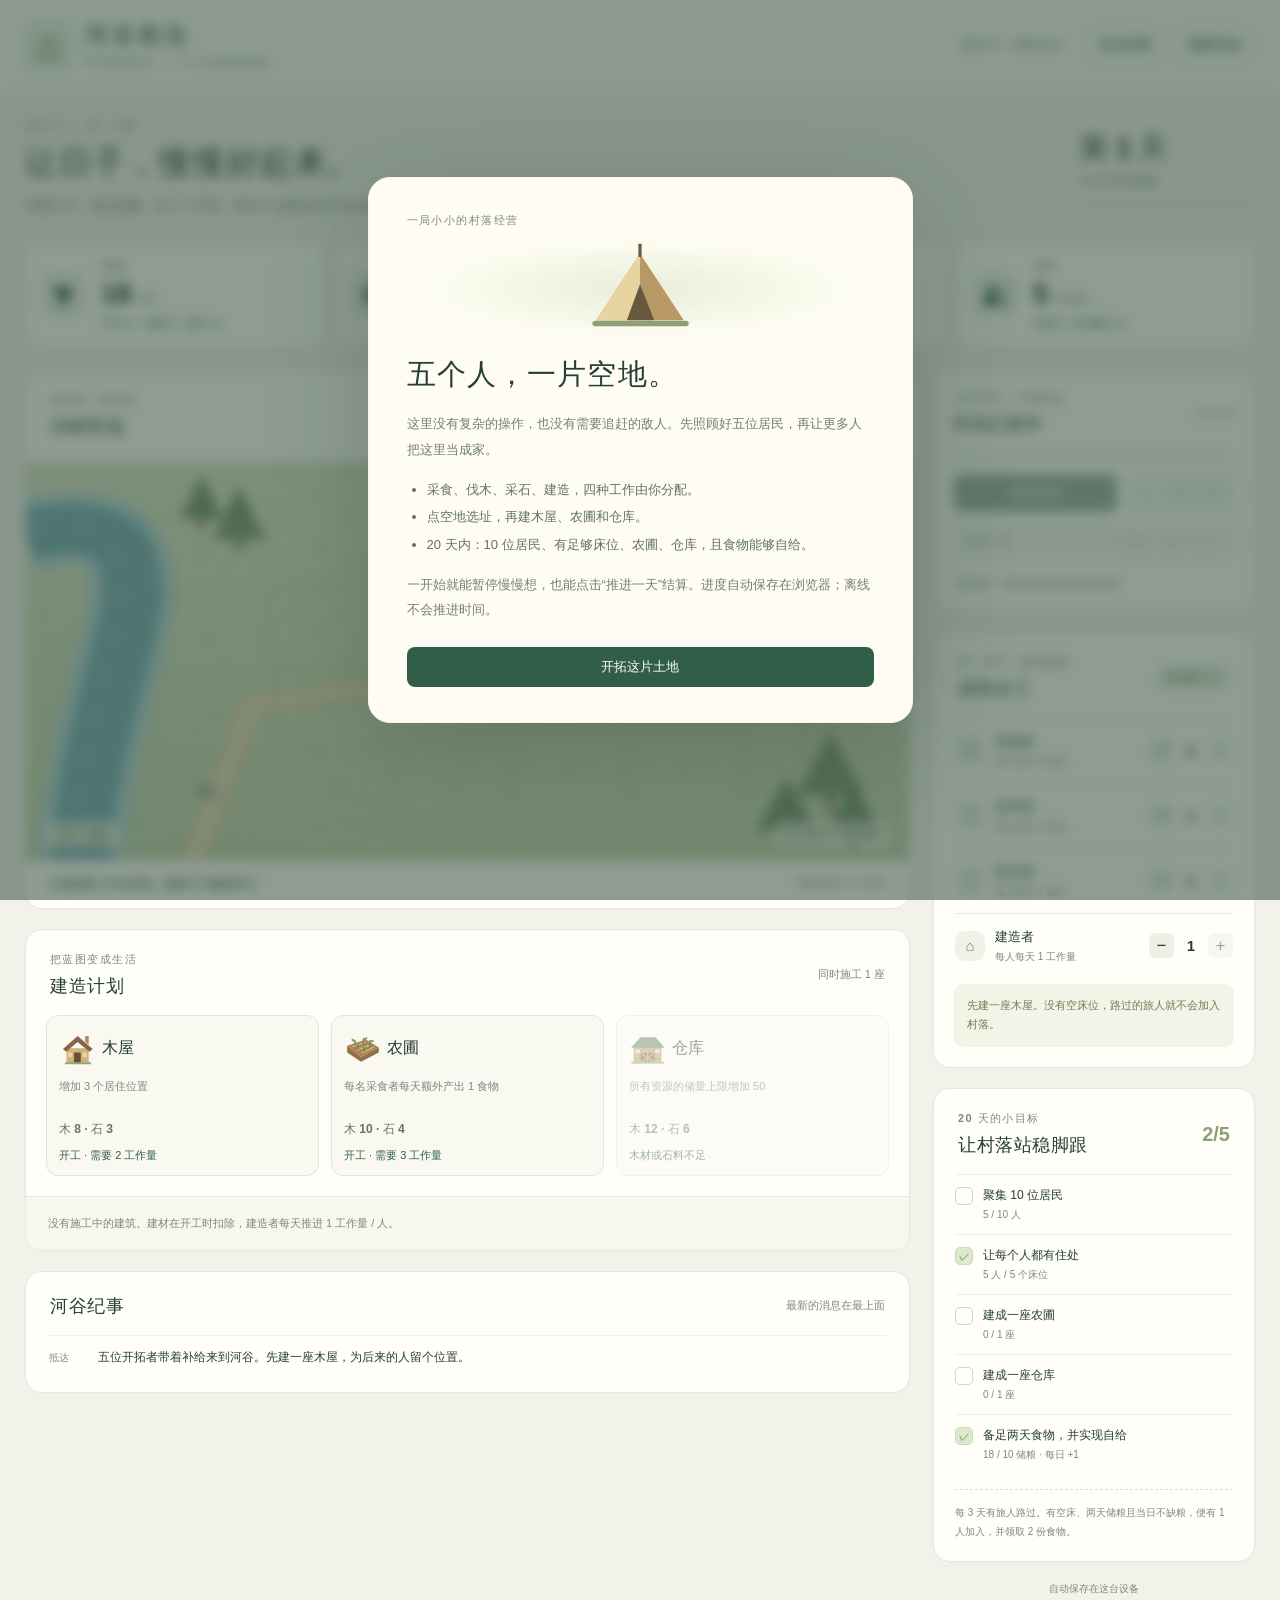
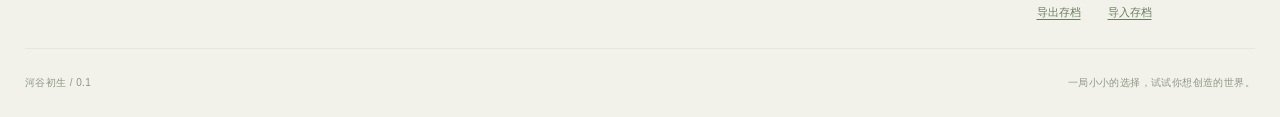
==== village-game/河谷初生.html @ 902875c6 "Add Riverdale standalone village management game" ====
<!doctype html>
<html lang="zh-CN">
<head>
  <meta charset="utf-8">
  <meta name="viewport" content="width=device-width, initial-scale=1">
  <meta name="color-scheme" content="light">
  <title>河谷初生 · 20 天建立一个村落</title>
  <style>
:root{--page:#f3f2ea;--paper:#fffef9;--ink:#263e35;--muted:#7c897e;--green:#315e49;--green-dark:#234b39;--line:#e5e7dc;--gold:#bb8c4e;--bad:#ae5145;--radius:17px;font-family:"Segoe UI","Microsoft YaHei","PingFang SC",sans-serif;color:var(--ink);background:var(--page);font-synthesis:none}*{box-sizing:border-box}body{margin:0}button{font:inherit;cursor:pointer;transition:background .16s,transform .16s;border:0;color:inherit}button:focus-visible{outline:3px solid #c49551;outline-offset:3px}button:disabled{cursor:not-allowed;opacity:.46}button:not(:disabled):active{transform:translateY(1px)}button.quiet{background:transparent;padding:9px 13px;border:1px solid #dfe4d9;border-radius:8px;font-size:13px}button.quiet:hover{background:#e9eee2}h1,h2,h3,p{margin:0}h3{font-size:18px;font-weight:650;letter-spacing:.03em}small{font-size:12px}.topbar{min-height:91px;border-bottom:1px solid var(--line);display:flex;align-items:center;justify-content:space-between;padding:20px max(28px,calc((100vw - 1320px)/2));gap:20px;background:#fafaf4}.brand{display:flex;align-items:center;gap:13px}.brand-mark{display:grid;place-items:center;font-size:39px;line-height:1;width:47px;height:47px;color:var(--green);border:1px solid #cbd7c4;border-radius:12px;background:#e9eedd}.brand h1{font-size:23px;letter-spacing:.16em}.brand p{font-size:10px;letter-spacing:.14em;color:var(--muted);margin-top:5px}.header-right{display:flex;gap:10px;align-items:center}.version{font-size:12px;color:var(--muted);margin-right:13px}main{max-width:1320px;margin:auto;padding:34px 0 0}.intro-line{display:flex;align-items:center;justify-content:space-between;gap:30px;margin-bottom:25px}.eyebrow{display:block;font-size:11px;color:var(--muted);letter-spacing:.13em;font-weight:600;margin-bottom:7px}.intro-line h2{font-size:32px;letter-spacing:.05em;font-weight:600}.intro-line p{font-size:13px;line-height:1.8;color:var(--muted);margin-top:9px}.day-panel{min-width:200px;border-left:1px solid #d9dfd1;padding-left:30px;display:flex;flex-direction:column;gap:6px}.day-panel>span{font-size:28px;font-weight:600}.day-panel small{color:var(--muted)}.day-track,.time-track{height:5px;border-radius:10px;background:#e7ebdf;overflow:hidden}.day-track{margin-top:7px;width:175px}.day-track div{height:100%;background:var(--gold);transition:width .3s}.resources{display:grid;grid-template-columns:repeat(4,minmax(0,1fr));gap:15px;margin-bottom:23px}.resource{border:1px solid var(--line);border-radius:13px;background:var(--paper);padding:17px 20px;display:flex;gap:15px;align-items:center}.resource-symbol{display:grid;place-items:center;width:45px;height:45px;background:#eef1e5;border-radius:12px;color:var(--green);flex-shrink:0}.resource-symbol svg{width:29px;height:29px}.resource .amount{font-size:28px;line-height:1.15;font-weight:650;letter-spacing:-.02em}.resource .amount small{font-size:12px;font-weight:400;color:var(--muted);margin-left:5px}.resource .name{font-size:12px;color:var(--muted);margin-bottom:3px}.resource .rate{font-size:11px;color:var(--green);margin-top:5px}.resource .rate.negative{color:var(--bad)}.layout{display:grid;grid-template-columns:minmax(0,1fr) 344px;gap:23px;align-items:start}.main-column,.side-column{display:flex;flex-direction:column;gap:20px}.card{background:var(--paper);border:1px solid var(--line);border-radius:var(--radius);overflow:hidden;box-shadow:0 3px 10px #3a4e3403}.section-head{display:flex;align-items:center;justify-content:space-between;padding:22px 24px;gap:12px}.section-head.compact{padding-bottom:17px}.soft,.legend{font-size:11px;color:var(--muted)}.legend{display:flex;gap:8px;align-items:center}.legend i{height:8px;width:8px;background:#8a9e74;border-radius:50%}.map{height:400px;position:relative;isolation:isolate;overflow:hidden;border-top:1px solid #e4e8d8;border-bottom:1px solid #dce3cf}.landscape{width:100%;height:100%;position:absolute;inset:0;z-index:-1}.lots{position:absolute;inset:35px 86px 48px 175px;display:grid;grid-template-columns:repeat(6,1fr);grid-template-rows:repeat(4,1fr);gap:9px;transform:rotate(-4deg)}.lot{position:relative;min-width:0;border:1px dashed #5c795844;border-radius:8px;background:#f5f5d512;display:flex;flex-direction:column;align-items:center;justify-content:center;padding:3px;transform:rotate(4deg)}.lot svg{width:68px;max-width:100%;height:55px;filter:drop-shadow(0 4px 2px #3d583b20)}.lot .lot-label{font-size:10px;font-weight:600;white-space:nowrap;color:#36513e;background:#f9fbebca;border-radius:5px;padding:1px 5px;position:absolute;bottom:-5px;z-index:2}.lot .plus{color:#5c79584d;font-size:22px;font-weight:300}.lot:not(:disabled):hover{background:#fbfff359;border-color:#456447}.lot.selected{background:#fff9db77;border:2px solid #ba8b44;box-shadow:0 0 0 3px #fef6d442}.lot.occupied{border-color:transparent;background:transparent;opacity:1}.lot.project-lot{border-color:#c68b46;border-style:solid;background:#f6e5bb9c}.project-lot svg{opacity:.65}.map-caption{position:absolute;bottom:13px;left:20px;right:20px;display:flex;justify-content:space-between;pointer-events:none;font-size:11px;color:#47654d}.map-caption span{padding:5px 10px;border-radius:6px;background:#f7f8e5b8}.map-footer{display:flex;justify-content:space-between;gap:15px;padding:15px 23px;font-size:12px}.building-options{padding:0 20px 20px;display:grid;grid-template-columns:repeat(3,1fr);gap:12px}.building{background:#f9f9f1;border:1px solid #e1e6d8;border-radius:12px;padding:15px;text-align:left;display:flex;flex-direction:column;gap:7px}.building-top{display:flex;align-items:center;gap:9px}.building-top svg{width:47px;height:42px;flex-shrink:0}.building h4{margin:0;font-size:16px}.building p{font-size:11px;color:var(--muted);line-height:1.7;min-height:37px}.building .cost{font-size:12px;font-weight:600;color:#647858}.building .build-status{font-size:11px;color:var(--green);margin-top:3px}.building:not(:disabled):hover{border-color:#7e9a74;background:#f0f4e5}.project{border-top:1px solid var(--line);padding:15px 22px;background:#f6f7ee;font-size:12px;display:flex;gap:13px;align-items:center;min-height:54px}.project-text{flex:1;line-height:1.8}.project button{font-size:11px;border-radius:7px;padding:6px 8px;background:#e8eddf}.project .mini-track{width:100px;height:6px;background:#e0e7d8;border-radius:6px;overflow:hidden}.project .mini-track span{display:block;background:#a9ba82;height:100%}.journal{list-style:none;margin:0;padding:0 23px 14px;max-height:218px;overflow:auto}.journal li{display:flex;align-items:flex-start;gap:12px;padding:11px 0;border-top:1px solid #edf0e6;font-size:12px;line-height:1.7}.journal .log-day{flex-shrink:0;font-size:10px;color:var(--muted);min-width:37px;padding-top:2px}.journal .good{color:#44734d}.journal .bad{color:var(--bad)}.journal .warn{color:#a07b40}.time-card{padding:20px}.time-top{display:flex;justify-content:space-between;align-items:center}.time-top h3{font-size:17px}.time-top>span{font-size:11px;color:var(--muted)}.time-track{margin:18px 0 15px}.time-track div{height:100%;width:100%;background:#a1b47a;transform-origin:left;transform:scaleX(0)}.time-buttons{display:flex;gap:10px}.primary{background:var(--green);color:#fff;border-radius:8px;padding:11px 21px;font-size:13px;font-weight:600}.primary:hover{background:var(--green-dark)}.time-buttons .primary{flex:1;padding:10px}.speed-group{display:flex;border:1px solid var(--line);border-radius:8px;padding:3px;gap:2px;background:#f3f5ea}.speed-group button{font-size:12px;padding:6px 9px;border-radius:5px;background:transparent;color:var(--muted)}.speed-group button.active{color:var(--green);background:white;box-shadow:0 1px 3px #0000000b}.step-button{background:#f1f3e8;border:1px solid #e3e7d9;width:100%;margin:10px 0 12px;padding:10px;border-radius:8px;font-size:12px;display:flex;justify-content:space-between;align-items:center}.step-button span{font-size:10px;color:var(--muted)}.time-card>small{font-size:10px;color:var(--muted)}.pill{font-size:11px;background:#eaf0dd;border-radius:20px;padding:5px 9px;white-space:nowrap;color:#5b754c}.pill.has-idle{background:#f6e7be;color:#966928}#jobs{padding:0 21px}.job{display:flex;align-items:center;justify-content:space-between;padding:14px 0;border-top:1px solid #e9eddf;gap:8px}.job-description{display:flex;align-items:center;gap:10px}.job-symbol{width:30px;height:30px;border-radius:9px;background:#f0f2e7;display:grid;place-items:center;font-size:15px;color:#6c8059}.job .job-name{font-size:13px;font-weight:600}.job small{display:block;color:var(--muted);font-size:10px;margin-top:4px}.job-controls{display:flex;align-items:center;gap:8px}.job-controls button{width:25px;height:25px;background:#edf1e4;border-radius:6px;font-size:17px;display:grid;place-items:center}.job-controls strong{min-width:18px;text-align:center;font-size:15px}.advice{margin:6px 20px 20px;border-radius:9px;background:#f1f4e7;padding:12px 13px;font-size:11px;color:#6c7e54;line-height:1.8}.advice.danger{background:#fbede3;color:#9d5c43}.goal-count{font-size:20px;font-weight:600;color:#8da274}#goals{padding:0 21px}.goal{display:flex;gap:10px;padding:12px 0;border-top:1px solid #edf0e5}.goal-check{width:18px;height:18px;border:1px solid #cdd7c2;border-radius:5px;display:grid;place-items:center;font-size:11px;color:transparent;flex-shrink:0}.goal.done .goal-check{background:#dce9cc;color:#4c7442;border-color:#c7dbb5}.goal strong{display:block;font-size:12px;font-weight:500}.goal small{font-size:10px;color:var(--muted);display:block;margin-top:4px}.arrival-note{font-size:10px;line-height:1.9;color:var(--muted);margin:15px 21px 20px;padding-top:13px;border-top:1px dashed #dce4d0}.save-tools{display:flex;flex-direction:column;gap:8px;align-items:center;padding:0 15px;font-size:10px;color:var(--muted)}.save-tools div{display:flex;gap:15px}.save-tools button{font-size:11px;background:transparent;text-decoration:underline;text-underline-offset:3px;color:#697d62}footer{display:flex;justify-content:space-between;font-size:10px;color:#8b9787;padding:27px 0;border-top:1px solid var(--line);margin-top:27px;letter-spacing:.04em}.toast{position:fixed;bottom:26px;left:50%;transform:translateX(-50%);background:#243f33ed;color:#fffdf0;padding:13px 23px;border-radius:12px;z-index:20;font-size:13px;box-shadow:0 8px 24px #20312622;max-width:90vw;text-align:center}.modal{position:fixed;inset:0;z-index:30;background:#233d3282;backdrop-filter:blur(6px);display:grid;place-items:center;padding:22px;overflow:auto}.modal[hidden],.toast[hidden]{display:none}.modal-sheet{background:#fffdf3;border-radius:22px;padding:35px 38px;max-width:545px;width:100%;max-height:95vh;overflow:auto;box-shadow:0 25px 100px #20302538;border:1px solid #faf9e7;outline:none}.modal-illustration{text-align:center;height:107px;background:radial-gradient(ellipse,#e8eed8,transparent 68%);margin:4px 0 13px}.modal-illustration svg{width:150px;height:105px}.modal-sheet h2{font-size:29px;font-weight:600;letter-spacing:.04em;margin-bottom:16px}.modal-sheet p{font-size:13px;line-height:1.95;color:#72816c}.modal-sheet ul{padding-left:20px;font-size:13px;line-height:2.1;color:#61735d;margin:14px 0}.modal-actions{display:flex;gap:10px;flex-wrap:wrap;margin-top:24px}.modal-actions button{flex:1;white-space:nowrap}.modal-actions .quiet{background:#f0f3e5;font-size:13px}.result-summary{display:grid;grid-template-columns:repeat(3,1fr);gap:10px;padding:17px 0}.result-summary div{background:#f0f4e4;border-radius:9px;padding:12px;text-align:center}.result-summary strong{display:block;font-size:25px;color:var(--green)}.result-summary small{color:var(--muted)}@media(min-width:1450px){.map{height:430px}}@media(max-width:1370px){main{padding:28px 25px 0}.topbar{padding:18px 25px}.layout{grid-template-columns:minmax(0,1fr) 322px}.lots{inset:37px 60px 48px 130px}.building{padding:12px}.building-top{gap:5px}.building-top svg{width:38px}.resources{gap:12px}.resource{padding:15px}}@media(max-width:1100px){.layout{grid-template-columns:minmax(0,1fr) 300px;gap:17px}.section-head{padding:18px}.lots{inset:35px 30px 50px 105px;gap:5px}.lot svg{height:47px}.map{height:350px}.building-options{padding:0 14px 15px;gap:8px}.building-top{flex-direction:column;align-items:flex-start}.building p{min-height:54px}.resource{gap:9px}.resource-symbol{width:33px;height:37px}.resource-symbol svg{width:25px}.resource .amount{font-size:23px}.intro-line h2{font-size:28px}}@media(max-width:900px){.layout{grid-template-columns:1fr}.side-column{display:grid;grid-template-columns:1fr 1fr;align-items:start}.time-card{grid-column:1/-1}.save-tools{grid-column:1/-1}.resources{gap:9px}.resource{padding:13px 10px}.resource-symbol{display:none}.header-right .version{display:none}.map{height:410px}.lots{inset:35px 65px 50px 145px;gap:8px}.building-top{flex-direction:row;align-items:center}.building p{min-height:37px}.time-buttons{max-width:500px}.time-card .step-button{max-width:500px}}@media(max-width:580px){.topbar{padding:15px;gap:10px;align-items:flex-start}.brand-mark{display:none}.brand h1{font-size:20px}.brand p{font-size:8px}.header-right{gap:5px}.header-right button{font-size:11px;padding:7px 8px}main{padding:25px 14px 0}.intro-line{gap:10px;align-items:flex-start}.intro-line h2{font-size:23px}.intro-line p{font-size:11px;max-width:245px}.intro-line .eyebrow{font-size:9px}.day-panel{min-width:100px;padding-left:13px;gap:5px}.day-panel>span{font-size:21px}.day-panel small{font-size:10px}.day-track{width:87px}.resources{grid-template-columns:repeat(2,1fr);gap:9px}.resource-symbol{display:grid}.resource{gap:13px;padding:13px}.layout{gap:17px}.section-head{padding:17px 15px}.legend{font-size:9px;gap:5px}.legend span{display:none}.section-head h3{font-size:17px}.section-head .eyebrow{font-size:9px}.map{height:310px}.lots{inset:32px 19px 43px 64px;gap:4px}.lot svg{height:42px}.lot .lot-label{font-size:8px;padding:1px 3px}.map-caption{font-size:9px;left:10px;right:10px}.map-footer{padding:12px;font-size:10px}.map-footer .soft{display:none}.building-options{gap:7px;padding:0 10px 13px}.building{padding:10px 8px}.building-top{flex-direction:column;align-items:flex-start;gap:4px}.building-top svg{height:34px}.building h4{font-size:15px}.building p{font-size:10px;min-height:50px}.building .cost{font-size:10px}.building .build-status{font-size:9px}.side-column{display:flex}.project{padding:12px;font-size:11px;gap:8px}.project .mini-track{width:65px}.modal-sheet{padding:25px}.modal-sheet h2{font-size:25px}.modal-illustration{height:85px}.modal-illustration svg{height:85px}footer{font-size:9px;gap:15px}.toast{font-size:12px;width:max-content;max-width:90vw}}

</style>
</head>
<body>
  <header class="topbar">
    <div class="brand"><span class="brand-mark" aria-hidden="true">⌂</span><div><h1>河谷初生</h1><p>RIVERDALE · 一个小小的经营实验</p></div></div>
    <div class="header-right"><span class="version">原型 0.1 · 离线可玩</span><button id="help" class="quiet">玩法说明</button><button id="new-game" class="quiet">重新开始</button></div>
  </header>
  <main>
    <section class="intro-line"><div><span class="eyebrow">从五个人，到一个家</span><h2>让日子，慢慢好起来。</h2><p>分配工作，搭起屋檐。在二十天里，留住十位愿意生活在这里的人。</p></div><div class="day-panel"><span id="day-label">第 1 天</span><small id="day-subtitle">20 天河谷挑战</small><div class="day-track"><div id="challenge-progress"></div></div></div></section>
    <section id="resources" class="resources" aria-label="村落资源"></section>
    <div class="layout">
      <section class="main-column">
        <section class="card map-card" aria-labelledby="map-heading">
          <div class="section-head"><div><span class="eyebrow">你的第一座村落</span><h3 id="map-heading">河畔营地</h3></div><div class="legend"><i></i> 空地可建造 <span>·</span> 点击选址</div></div>
          <div class="map" id="map"><svg class="landscape" viewBox="0 0 900 490" preserveAspectRatio="none" aria-hidden="true"><defs><pattern id="grass" width="62" height="58" patternUnits="userSpaceOnUse"><path d="M14 18l3-6 2 6m28 24l2-5 3 5" fill="none" stroke="#9dae80" stroke-width="1.5" opacity=".5"/></pattern><linearGradient id="land" x2="0" y2="1"><stop stop-color="#dde5c7"/><stop offset="1" stop-color="#c6d5af"/></linearGradient></defs><rect width="900" height="490" fill="url(#land)"/><rect width="900" height="490" fill="url(#grass)"/><path d="M0 90 Q140 50 100 220 T55 490" stroke="#b4d4d4" stroke-width="88" fill="none"/><path d="M0 90 Q140 50 100 220 T55 490" stroke="#7eafb6" stroke-width="60" fill="none"/><path d="M0 82 Q128 54 90 219 T45 490" stroke="#b2d9da" stroke-width="3" stroke-dasharray="20 30" fill="none" opacity=".75"/><path d="M170 490L230 300 510 250 850 30" stroke="#dccb9d" stroke-width="27" fill="none"/><path d="M170 490L230 300 510 250 850 30" stroke="#eadcbc" stroke-width="17" fill="none"/><g fill="#7d9876"><path d="M785 410l35-77 35 77z"/><path d="M813 460l30-66 30 66z"/><path d="M745 454l30-67 30 67z"/><path d="M190 96l27-67 27 67z"/><path d="M157 70l22-55 22 55z"/></g><g stroke="#876e4b" stroke-width="6"><path d="M820 410v18m23 32v17m-68-23v16M217 96v14M179 70v13"/></g><g fill="#a1ac96"><ellipse cx="740" cy="50" rx="20" ry="12"/><ellipse cx="765" cy="71" rx="12" ry="8"/><ellipse cx="183" cy="405" rx="11" ry="8"/></g></svg><div id="lots" class="lots" aria-label="建筑地块"></div><div class="map-caption"><span>河谷 · 初秋</span><span id="map-population">5 位居民</span></div></div>
          <div class="map-footer"><span id="selection-label">先点击一块空地，再选择下方建筑。</span><span class="soft">营地自带 5 个床位</span></div>
        </section>
        <section class="card build-card" aria-labelledby="build-heading"><div class="section-head compact"><div><span class="eyebrow">把蓝图变成生活</span><h3 id="build-heading">建造计划</h3></div><span class="soft">同时施工 1 座</span></div><div id="building-options" class="building-options"></div><div id="project" class="project"></div></section>
        <section class="card journal-card"><div class="section-head compact"><h3>河谷纪事</h3><span class="soft">最新的消息在最上面</span></div><ol id="journal" class="journal" aria-live="polite"></ol></section>
      </section>
      <aside class="side-column">
        <section class="card time-card"><div class="time-top"><div><span class="eyebrow">日出而作，日落而息</span><h3 id="clock-state">时间已暂停</h3></div><span id="clock-fraction">12s / 天</span></div><div class="time-track"><div id="day-progress"></div></div><div class="time-buttons"><button id="pause" class="primary">开始时间</button><div class="speed-group" role="group" aria-label="时间速度"><button data-speed="1" class="active">1×</button><button data-speed="2">2×</button><button data-speed="4">4×</button></div></div><button id="next-day" class="step-button">推进一天 <span>不用等待，结算一次生产</span></button><small>空格暂停 · 切到其他标签页会自动暂停</small></section>
        <section class="card work-card"><div class="section-head compact"><div><span class="eyebrow">每一双手，都很重要</span><h3>居民分工</h3></div><span id="idle" class="pill">待分配 0 人</span></div><div id="jobs"></div><div id="advice" class="advice" aria-live="polite"></div></section>
        <section class="card goal-card"><div class="section-head compact"><div><span class="eyebrow">20 天的小目标</span><h3>让村落站稳脚跟</h3></div><span id="goal-count" class="goal-count">0/5</span></div><div id="goals"></div><p class="arrival-note">每 3 天有旅人路过。有空床、两天储粮且当日不缺粮，便有 1 人加入，并领取 2 份食物。</p></section>
        <div class="save-tools"><span id="save-state">自动保存在这台设备</span><div><button id="export-save">导出存档</button><button id="import-save">导入存档</button></div><input type="file" id="save-file" accept="application/json,.json" hidden></div>
      </aside>
    </div>
    <footer>河谷初生 / 0.1 <span>一局小小的选择，试试你想创造的世界。</span></footer>
  </main>
  <div id="toast" class="toast" role="status" hidden></div>
  <div id="modal" class="modal" hidden><section class="modal-sheet" role="dialog" aria-modal="true" aria-labelledby="modal-title" tabindex="-1"><span class="eyebrow" id="modal-eyebrow">欢迎来到河谷</span><div class="modal-illustration" id="modal-art" aria-hidden="true"></div><h2 id="modal-title">五个人，一片空地。</h2><div id="modal-body"></div><div id="modal-actions" class="modal-actions"></div></section></div>
<script>
(function (root) {
  'use strict';
  const VERSION = 1;
  const DAYS = 20;
  const JOBS = ['food', 'wood', 'stone', 'build'];
  const BUILDINGS = {
    house: { name: '木屋', cost: { wood: 8, stone: 3 }, work: 2, limit: 4, description: '增加 3 个居住位置', icon: 'house' },
    farm: { name: '农圃', cost: { wood: 10, stone: 4 }, work: 3, limit: 2, description: '每名采食者每天额外产出 1 食物', icon: 'farm' },
    warehouse: { name: '仓库', cost: { wood: 12, stone: 6 }, work: 3, limit: 2, description: '所有资源的储量上限增加 50', icon: 'warehouse' }
  };
  const known = type => typeof type === 'string' && Object.prototype.hasOwnProperty.call(BUILDINGS, type);
  const clone = value => JSON.parse(JSON.stringify(value));
  function fresh() {
    const tiles = Array(24).fill(null);
    tiles[8] = 'camp';
    return { version: VERSION, day: 0, population: 5, peakPopulation: 5,
      resources: { food: 18, wood: 10, stone: 6 }, jobs: { food: 2, wood: 1, stone: 1, build: 1 },
      tiles, project: null, hunger: 0, phase: 'playing', endless: false,
      log: [{ day: 0, text: '五位开拓者带着补给来到河谷。先建一座木屋，为后来的人留个位置。', tone: 'info' }] };
  }
  function count(state, type) { return state.tiles.filter(tile => tile === type).length; }
  function capacity(state) { return 5 + count(state, 'house') * 3; }
  function storage(state) { return 30 + count(state, 'warehouse') * 50; }
  function employed(state) { return JOBS.reduce((sum, job) => sum + state.jobs[job], 0); }
  function idle(state) { return state.population - employed(state); }
  function rates(state) {
    const food = state.jobs.food * (3 + count(state, 'farm'));
    return { food, netFood: food - state.population, wood: state.jobs.wood * 2, stone: state.jobs.stone, build: state.jobs.build };
  }
  function goals(state) {
    return [
      { key: 'people', title: '聚集 10 位居民', detail: `${state.population} / 10 人`, done: state.population >= 10 },
      { key: 'homes', title: '让每个人都有住处', detail: `${state.population} 人 / ${capacity(state)} 个床位`, done: capacity(state) >= state.population },
      { key: 'farm', title: '建成一座农圃', detail: `${count(state, 'farm')} / 1 座`, done: count(state, 'farm') >= 1 },
      { key: 'warehouse', title: '建成一座仓库', detail: `${count(state, 'warehouse')} / 1 座`, done: count(state, 'warehouse') >= 1 },
      { key: 'food', title: '备足两天食物，并实现自给', detail: `${state.resources.food} / ${state.population * 2} 储粮 · 每日 ${rates(state).netFood >= 0 ? '+' : ''}${rates(state).netFood}`, done: state.resources.food >= state.population * 2 && rates(state).netFood >= 0 }
    ];
  }
  function log(state, text, tone = 'info') {
    state.log.unshift({ day: state.day, text, tone });
    state.log = state.log.slice(0, 50);
  }
  function assign(state, job, delta) {
    if (state.phase !== 'playing' || !JOBS.includes(job) || ![-1, 1].includes(delta)) return false;
    if (delta > 0 && idle(state) <= 0) return false;
    if (delta < 0 && state.jobs[job] <= 0) return false;
    state.jobs[job] += delta;
    return true;
  }
  function buildReason(state, type, tile) {
    if (state.phase !== 'playing') return '本局已经结束';
    if (!known(type)) return '未知建筑';
    if (!Number.isInteger(tile) || tile < 0 || tile >= state.tiles.length || state.tiles[tile]) return '请先选择一块空地';
    if (state.project) return '请先完成当前工地';
    const spec = BUILDINGS[type];
    if (count(state, type) >= spec.limit) return '已达到该建筑的数量上限';
    if (Object.entries(spec.cost).some(([key, amount]) => state.resources[key] < amount)) return '木材或石料不足';
    return '';
  }
  function startBuild(state, type, tile) {
    const reason = buildReason(state, type, tile);
    if (reason) return { ok: false, reason };
    const spec = BUILDINGS[type];
    for (const [key, amount] of Object.entries(spec.cost)) state.resources[key] -= amount;
    state.project = { type, tile, progress: 0 };
    log(state, `开始修建${spec.name}。分配建造者才能推进工地。`);
    return { ok: true };
  }
  function cancelBuild(state) {
    if (!state.project || state.phase !== 'playing') return false;
    const spec = BUILDINGS[state.project.type];
    const limit = storage(state);
    for (const [key, amount] of Object.entries(spec.cost)) state.resources[key] = Math.min(limit, state.resources[key] + amount);
    log(state, `取消${spec.name}，返还建材（受仓储上限限制）。`);
    state.project = null;
    return true;
  }
  function advance(state) {
    if (state.phase !== 'playing') return false;
    state.day += 1;
    // All daily production uses the buildings and workers present at the start of the day.
    const production = rates(state);
    const foodAvailable = state.resources.food + production.food;
    const shortage = Math.max(0, state.population - foodAvailable);
    state.resources.food = Math.max(0, foodAvailable - state.population);
    state.resources.wood += production.wood;
    state.resources.stone += production.stone;
    if (shortage > 0) {
      state.hunger += 1;
      log(state, `食物短缺 ${shortage} 份。连续两天挨饿会有居民离开。`, 'bad');
      if (state.hunger >= 2) {
        state.population -= 1;
        state.hunger = 0;
        for (const job of ['build', 'stone', 'wood', 'food']) {
          while (employed(state) > state.population && state.jobs[job] > 0) state.jobs[job] -= 1;
        }
        log(state, '一位居民因缺粮离开。请优先恢复食物生产。', 'bad');
      }
    } else state.hunger = 0;
    if (state.project) {
      state.project.progress += production.build;
      const spec = BUILDINGS[state.project.type];
      if (state.project.progress >= spec.work) {
        state.tiles[state.project.tile] = state.project.type;
        log(state, `${spec.name}建成了！${spec.description}。`, 'good');
        state.project = null;
      }
    }
    const limit = storage(state);
    const overflow = Object.values(state.resources).some(value => value > limit);
    for (const key of ['food', 'wood', 'stone']) state.resources[key] = Math.min(limit, state.resources[key]);
    if (overflow) log(state, '仓储已满，超出的资源无法保留。建仓库可以提高上限。', 'warn');
    if (state.day % 3 === 0 && state.population > 0) {
      if (capacity(state) > state.population && state.resources.food >= state.population * 2 && shortage === 0) {
        state.population += 1;
        state.resources.food = Math.max(0, state.resources.food - 2);
        state.peakPopulation = Math.max(state.peakPopulation, state.population);
        log(state, '一位旅人加入村落，领取了 2 份食物。记得为新居民分配工作。', 'good');
      } else log(state, '旅人路过了河谷：需要空床位、两天储粮且当日不缺粮，才愿意定居。', 'warn');
    }
    if (state.population <= 0) {
      state.phase = 'lost';
      log(state, '最后一位居民也离开了，河谷重归寂静。', 'bad');
    } else if (!state.endless && goals(state).every(goal => goal.done)) {
      state.phase = 'won';
      log(state, '村落已能自给自足。这片河谷，有了自己的名字。', 'good');
    } else if (!state.endless && state.day >= DAYS) {
      state.phase = 'lost';
      log(state, '20 天到了，村落尚未达成全部目标。试着调整分工，再开一局。', 'bad');
    }
    return true;
  }
  function validate(value) {
    if (!value || value.version !== VERSION) throw new Error('存档版本不兼容');
    const integer = (n, min, max) => Number.isInteger(n) && n >= min && n <= max;
    if (!integer(value.day, 0, 100000) || !integer(value.population, 0, 17) || !integer(value.peakPopulation, value.population, 17)) throw new Error('人口或日期数据无效');
    if (!['playing', 'won', 'lost'].includes(value.phase) || typeof value.endless !== 'boolean') throw new Error('游戏状态无效');
    if (!Array.isArray(value.tiles) || value.tiles.length !== 24 || value.tiles[8] !== 'camp' || value.tiles.filter(x => x === 'camp').length !== 1) throw new Error('地图数据无效');
    if (value.tiles.some(type => type !== null && type !== 'camp' && !known(type))) throw new Error('建筑数据无效');
    for (const type of Object.keys(BUILDINGS)) if (count(value, type) > BUILDINGS[type].limit) throw new Error('建筑数量无效');
    if (!value.jobs || JOBS.some(job => !integer(value.jobs[job], 0, value.population)) || employed(value) > value.population) throw new Error('工作分配无效');
    if (!value.resources || ['food', 'wood', 'stone'].some(key => !integer(value.resources[key], 0, storage(value)))) throw new Error('资源数据无效');
    if (!integer(value.hunger, 0, 1)) throw new Error('饥饿状态无效');
    if (value.project !== null) {
      const p = value.project;
      if (!p || !known(p.type) || !integer(p.tile, 0, 23) || value.tiles[p.tile] !== null || !integer(p.progress, 0, BUILDINGS[p.type].work - 1) || count(value, p.type) >= BUILDINGS[p.type].limit) throw new Error('工地数据无效');
    }
    if (!Array.isArray(value.log) || value.log.length > 50 || value.log.some(item => !item || !integer(item.day, 0, value.day) || typeof item.text !== 'string' || item.text.length > 300 || !['info', 'good', 'warn', 'bad'].includes(item.tone))) throw new Error('日志数据无效');
    if ((value.phase === 'playing' || value.phase === 'won') && value.population === 0) throw new Error('人口与游戏状态矛盾');
    if (value.phase === 'won' && !goals(value).every(goal => goal.done)) throw new Error('胜利条件不完整');
    if (value.phase === 'playing' && !value.endless && value.day >= DAYS) throw new Error('挑战已到期');
    // Only retain fields understood by the game; imported files cannot add runtime settings.
    const clean = fresh();
    for (const key of Object.keys(clean)) clean[key] = clone(value[key]);
    return clean;
  }
  const api = { VERSION, DAYS, JOBS, BUILDINGS, fresh, count, capacity, storage, idle, rates, goals, assign, buildReason, startBuild, cancelBuild, advance, validate, clone };
  if (typeof module !== 'undefined' && module.exports) module.exports = api;
  else root.VillageModel = api;
})(typeof window !== 'undefined' ? window : globalThis);

</script>
<script>
(function () {
  'use strict';
  const M = window.VillageModel;
  const $ = id => document.getElementById(id);
  const KEY = 'riverdale-village-v1';
  const DAY_MS = 12000;
  let state = M.fresh();
  let selected = 9;
  let paused = true;
  let speed = 1;
  let elapsed = 0;
  let modalOpen = false;
  let modalKind = '';
  let toastTimeout;
  let saved = false;
  let saveAvailable = true;
  let loadError = false;
  const art = {
    house: '<path d="M19 46h56v37H19z" fill="#d0b17b"/><path d="M10 48L47 15l38 33-8 7-30-25-29 25z" fill="#8c6248"/><path d="M38 57h17v26H38z" fill="#66503d"/><path d="M23 57h10v11H23zm37 0h10v11H60z" fill="#e7d9a1"/><path d="M66 29V15h9v22" fill="#a78b69"/><path d="M17 84h62" stroke="#93a57e" stroke-width="5" stroke-linecap="round"/>',
    camp: '<path d="M8 78L48 17l40 61z" fill="#b89965"/><path d="M48 17v61H8z" fill="#e7d4a1"/><path d="M36 78l12-33 13 33" fill="#66593e"/><path d="M48 8v12" stroke="#695e43" stroke-width="3"/><path d="M7 81h83" stroke="#8f9f70" stroke-width="5" stroke-linecap="round"/>',
    farm: '<path d="M8 40l47-16 33 20-45 24z" fill="#aa8559"/><path d="M8 40v17l35 23V68zm35 28v12l45-23V44" fill="#927147"/><g stroke="#e0bd7d" stroke-width="3"><path d="M21 42l34-11m-22 20l34-14m-22 21l31-15"/></g><g stroke="#5f854b" stroke-width="3"><path d="M28 39v-13m21 11V21m16 20V27m-14 28V42m-16 7V35"/></g><g fill="#8da45f"><ellipse cx="25" cy="27" rx="7" ry="3" transform="rotate(30 25 27)"/><ellipse cx="53" cy="23" rx="7" ry="3" transform="rotate(-30 53 23)"/><ellipse cx="69" cy="28" rx="7" ry="3"/><ellipse cx="47" cy="43" rx="7" ry="3"/></g>',
    warehouse: '<path d="M12 43h70v39H12z" fill="#b69869"/><path d="M5 45L29 18h38l23 27z" fill="#69816a"/><path d="M29 58h36v24H29z" fill="#826342"/><path d="M47 58v24m-18-24l36 24m0-24L29 82" stroke="#c3a578" stroke-width="3"/><path d="M16 49h12v9H16zm50 0h12v9H66z" fill="#d6ddbf"/><path d="M8 83h79" stroke="#96a782" stroke-width="5" stroke-linecap="round"/>',
    food: '<path d="M15 26c-9-12-9-18-7-21 12 5 15 13 7 21zm0 0C17 12 23 8 29 9c-1 12-5 17-14 17z" fill="currentColor"/><path d="M15 17v16" stroke="currentColor" stroke-width="2"/><path d="M10 32h14" stroke="currentColor" stroke-width="2"/>',
    wood: '<path d="M5 13l17-7 9 10-18 10z" fill="currentColor" opacity=".7"/><ellipse cx="10" cy="22" rx="6" ry="9" transform="rotate(-35 10 22)" fill="none" stroke="currentColor" stroke-width="2"/><path d="M9 19l3 6m7-12l7-2" stroke="currentColor" stroke-width="2"/>',
    stone: '<path d="M3 27L8 11l15-5 10 12-3 13H13z" fill="currentColor" opacity=".75"/><path d="M8 11l9 11 16-4m-16 4l-4 9" fill="none" stroke="#fffef9" stroke-width="1.5"/>',
    people: '<circle cx="13" cy="11" r="5" fill="currentColor"/><path d="M4 31v-7c0-8 18-8 18 0v7" fill="currentColor"/><circle cx="27" cy="13" r="4" fill="currentColor" opacity=".5"/><path d="M25 20c8-1 9 5 9 11h-8" fill="currentColor" opacity=".5"/>'
  };
  function icon(name, resource = false) {
    return `<svg viewBox="0 0 ${resource ? '36 36' : '96 96'}" aria-hidden="true">${art[name] || art.house}</svg>`;
  }
  function toast(text) {
    $('toast').textContent = text;
    $('toast').hidden = false;
    clearTimeout(toastTimeout);
    toastTimeout = setTimeout(() => { $('toast').hidden = true; }, 3500);
  }
  function save() {
    try {
      localStorage.setItem(KEY, JSON.stringify({ state, selected, speed }));
      saveAvailable = true;
      $('save-state').textContent = '已自动保存 · 离线不推进时间';
    } catch (_) {
      saveAvailable = false;
      $('save-state').textContent = '浏览器无法自动保存，请使用导出存档';
    }
  }
  try {
    const raw = localStorage.getItem(KEY);
    if (raw) {
      const data = JSON.parse(raw);
      state = M.validate(data.state);
      selected = Number.isInteger(data.selected) && data.selected >= 0 && data.selected < 24 ? data.selected : 9;
      speed = [1, 2, 4].includes(data.speed) ? data.speed : 1;
      saved = true;
    }
  } catch (_) { loadError = true; }
  function showModal(kind, title, body, actions) {
    paused = true;
    modalOpen = true;
    modalKind = kind;
    $('modal-eyebrow').textContent = kind === 'result' ? '这一段河谷故事' : '一局小小的村落经营';
    $('modal-title').textContent = title;
    $('modal-art').innerHTML = icon(kind === 'result' && state.phase === 'won' ? 'house' : 'camp');
    $('modal-body').innerHTML = body;
    $('modal-actions').replaceChildren();
    for (const action of actions) {
      const button = document.createElement('button');
      button.textContent = action.label;
      button.className = action.primary ? 'primary' : 'quiet';
      button.addEventListener('click', action.run);
      $('modal-actions').appendChild(button);
    }
    $('modal').hidden = false;
    $('modal').querySelector('.modal-sheet').focus();
    renderClock();
  }
  function hideModal() {
    modalOpen = false;
    modalKind = '';
    $('modal').hidden = true;
    $('pause').focus();
    renderClock();
  }
  function begin() { hideModal(); paused = false; save(); render(); }
  function restart() {
    state = M.fresh(); selected = 9; elapsed = 0; speed = 1; paused = true;
    hideModal(); save(); render(); welcome(false);
  }
  function welcome(isSaved) {
    showModal('welcome', isSaved ? '河谷，还在等你。' : '五个人，一片空地。',
      `<p>${isSaved ? '已找回这台设备上的村落。回来后时间保持暂停，准备好再继续。' : '这里没有复杂的操作，也没有需要追赶的敌人。先照顾好五位居民，再让更多人把这里当成家。'}</p><ul><li>采食、伐木、采石、建造，四种工作由你分配。</li><li>点空地选址，再建木屋、农圃和仓库。</li><li>20 天内：10 位居民、有足够床位、农圃、仓库，且食物能够自给。</li></ul><p>一开始就能暂停慢慢想，也能点击“推进一天”结算。进度自动保存在浏览器；离线不会推进时间。</p>`,
      [{ label: isSaved ? '继续这段生活' : '开拓这片土地', primary: true, run: begin }]);
  }
  function result() {
    const won = state.phase === 'won';
    const completed = M.goals(state).filter(goal => goal.done).length;
    showModal('result', won ? '这片河谷，成了家。' : '故事，还可以重新开始。',
      `<p>${won ? '住所、食物和分工终于连成了循环。你不再只是消耗补给，而是在经营一个能够延续的村落。' : state.population <= 0 ? '居民因缺粮陆续离开。下一次，先保证每日食物不低于消耗，再考虑扩建。' : '20 天的挑战结束了。没有完成的目标，会告诉你下一次该怎样安排。'}</p><div class="result-summary"><div><strong>${state.day}</strong><small>度过的天数</small></div><div><strong>${state.population}</strong><small>村落居民</small></div><div><strong>${completed}/5</strong><small>完成的目标</small></div></div>`,
      [...(won ? [{ label: '继续自由经营', primary: true, run: () => { state.endless = true; state.phase = 'playing'; hideModal(); paused = true; save(); render(); } }] : [{ label: '查看村落', primary: true, run: hideModal }]),
        { label: '重新开始', run: restart }]);
  }
  function advice() {
    if (state.phase !== 'playing') return '这一局已结束。可以查看村落，或重新开始尝试另一种安排。';
    if (M.rates(state).netFood < 0) return '食物每天都在减少。先从其他岗位调一位居民去采食，或建设农圃提高效率。';
    if (state.project && state.jobs.build === 0) return '工地正在等待建造者。减少其他岗位人数，再为建造分配至少 1 人。';
    if (M.idle(state) > 0) return `有 ${M.idle(state)} 位居民尚未分配工作。点击岗位旁的 ＋，让每双手都有事情做。`;
    if (M.capacity(state) <= state.population) return '先建一座木屋。没有空床位，路过的旅人就不会加入村落。';
    if (!M.count(state, 'farm')) return '接下来可以建农圃：同样的采食人数，可以养活更多居民。';
    if (!M.count(state, 'warehouse')) return '建一座仓库，把资源上限从 30 提高到 80，也完成一个发展目标。';
    if (M.capacity(state) < 10) return '再建一座木屋，为 10 位居民提前准备好床位。';
    return '保持食物自给，留足两天储粮，等待每三天一次的旅人到访。';
  }
  function renderResources() {
    const rates = M.rates(state), limit = M.storage(state);
    const cards = [
      ['food', '食物', state.resources.food, limit, `产出 ${rates.food} − 消耗 ${state.population} · 每日 ${rates.netFood >= 0 ? '+' : ''}${rates.netFood}`, rates.netFood < 0],
      ['wood', '木材', state.resources.wood, limit, `每日 +${rates.wood} · 用于建造`, false],
      ['stone', '石料', state.resources.stone, limit, `每日 +${rates.stone} · 用于建造`, false],
      ['people', '居民', state.population, M.capacity(state), `空床 ${M.capacity(state) - state.population} · 待分配 ${M.idle(state)} 人`, false]
    ];
    $('resources').innerHTML = cards.map(([key, name, value, max, rate, bad]) => `<div class="resource" data-resource="${key}"><div class="resource-symbol">${icon(key, true)}</div><div><div class="name">${name}</div><div class="amount">${value}<small>/ ${max}${key === 'people' ? ' 床位' : ''}</small></div><div class="rate ${bad ? 'negative' : ''}">${rate}</div></div></div>`).join('');
  }
  function renderMap() {
    $('lots').replaceChildren();
    state.tiles.forEach((type, index) => {
      const project = state.project && state.project.tile === index;
      const button = document.createElement('button');
      button.className = `lot ${type ? 'occupied' : ''} ${index === selected ? 'selected' : ''} ${project ? 'project-lot' : ''}`;
      button.dataset.lot = index;
      const name = type === 'camp' ? '开拓营地' : type ? M.BUILDINGS[type].name : project ? '施工中' : '空地';
      button.setAttribute('aria-label', `地块 ${index + 1}：${name}`);
      button.setAttribute('aria-pressed', String(index === selected));
      if (type || project) button.innerHTML = icon(project ? state.project.type : type) + `<span class="lot-label">${name}</span>`;
      else button.innerHTML = '<span class="plus" aria-hidden="true">+</span>';
      button.addEventListener('click', () => { selected = index; save(); renderMap(); renderBuildings(); });
      $('lots').appendChild(button);
    });
    $('map-population').textContent = `${state.population} 位居民 · ${M.count(state, 'house')} 座木屋`;
    $('selection-label').textContent = state.tiles[selected] ? `已选择：${state.tiles[selected] === 'camp' ? '开拓营地' : M.BUILDINGS[state.tiles[selected]].name}` : state.project && state.project.tile === selected ? '这里正在施工，完成后才能开始下一座建筑。' : `已选择第 ${selected + 1} 块空地 · 选择下方建筑开工`;
  }
  function renderBuildings() {
    $('building-options').replaceChildren();
    for (const [type, spec] of Object.entries(M.BUILDINGS)) {
      const reason = M.buildReason(state, type, selected);
      const button = document.createElement('button');
      button.className = 'building'; button.dataset.build = type; button.disabled = !!reason;
      button.title = reason || `在选中空地修建${spec.name}`;
      button.innerHTML = `<div class="building-top">${icon(type)}<h4>${spec.name}</h4></div><p>${spec.description}</p><div class="cost">木 ${spec.cost.wood} · 石 ${spec.cost.stone}</div><div class="build-status">${reason || `开工 · 需要 ${spec.work} 工作量`}</div>`;
      button.addEventListener('click', () => {
        const outcome = M.startBuild(state, type, selected);
        if (!outcome.ok) return toast(outcome.reason);
        save(); render(); toast(`开始修建${spec.name}${state.jobs.build ? '' : '，请分配建造者'}`);
      });
      $('building-options').appendChild(button);
    }
    if (state.project) {
      const p = state.project, spec = M.BUILDINGS[p.type];
      $('project').innerHTML = `<div class="project-text"><strong>${spec.name}施工中</strong> · ${p.progress} / ${spec.work} 工作量<br><span class="soft">${state.jobs.build > 0 ? `每天推进 ${state.jobs.build}，预计还需 ${Math.ceil((spec.work - p.progress) / state.jobs.build)} 天` : '分配建造者后才能推进'}</span></div><div class="mini-track"><span style="width:${p.progress / spec.work * 100}%"></span></div><button id="cancel-project">取消并返还</button>`;
      $('cancel-project').addEventListener('click', () => { M.cancelBuild(state); save(); render(); toast('工地已取消，建材按仓储容量返还'); });
    } else $('project').innerHTML = '<span class="soft">没有施工中的建筑。建材在开工时扣除，建造者每天推进 1 工作量 / 人。</span>';
  }
  function renderJobs() {
    const descriptions = { food: ['采食者', '每人每天 ' + (3 + M.count(state, 'farm')) + ' 食物', '♧'], wood: ['伐木者', '每人每天 2 木材', '↟'], stone: ['采石者', '每人每天 1 石料', '◇'], build: ['建造者', '每人每天 1 工作量', '⌂'] };
    $('jobs').replaceChildren();
    for (const job of M.JOBS) {
      const [name, detail, symbol] = descriptions[job];
      const row = document.createElement('div'); row.className = 'job';
      row.innerHTML = `<div class="job-description"><span class="job-symbol" aria-hidden="true">${symbol}</span><div><div class="job-name">${name}</div><small>${detail}</small></div></div><div class="job-controls"><button data-job="${job}" data-delta="-1" aria-label="减少${name}" ${state.jobs[job] <= 0 || state.phase !== 'playing' ? 'disabled' : ''}>−</button><strong>${state.jobs[job]}</strong><button data-job="${job}" data-delta="1" aria-label="增加${name}" ${M.idle(state) <= 0 || state.phase !== 'playing' ? 'disabled' : ''}>+</button></div>`;
      row.querySelectorAll('button').forEach(button => button.addEventListener('click', () => {
        if (M.assign(state, job, Number(button.dataset.delta))) { save(); render(); }
      }));
      $('jobs').appendChild(row);
    }
    $('idle').textContent = `待分配 ${M.idle(state)} 人`;
    $('idle').classList.toggle('has-idle', M.idle(state) > 0);
    $('advice').textContent = advice();
    $('advice').classList.toggle('danger', M.rates(state).netFood < 0 || !!(state.project && state.jobs.build === 0));
  }
  function renderGoals() {
    const goals = M.goals(state);
    $('goal-count').textContent = `${goals.filter(goal => goal.done).length}/5`;
    $('goals').innerHTML = goals.map(goal => `<div class="goal ${goal.done ? 'done' : ''}" data-goal="${goal.key}"><span class="goal-check">✓</span><div><strong>${goal.title}</strong><small>${goal.detail}</small></div></div>`).join('');
  }
  function renderJournal() {
    $('journal').replaceChildren();
    for (const item of state.log) {
      const li = document.createElement('li'); li.className = item.tone;
      const day = document.createElement('span'); day.className = 'log-day'; day.textContent = item.day ? `第 ${item.day} 天` : '抵达';
      const text = document.createElement('span'); text.textContent = item.text;
      li.append(day, text); $('journal').appendChild(li);
    }
  }
  function renderClock() {
    const ended = state.phase !== 'playing';
    $('clock-state').textContent = ended ? (state.phase === 'won' ? '目标已达成' : '本局已结束') : paused || modalOpen ? '时间已暂停' : '村落正在生活';
    $('pause').textContent = paused || modalOpen ? '开始时间' : '暂停时间';
    $('pause').disabled = ended || modalOpen;
    $('next-day').disabled = ended || modalOpen;
    $('clock-fraction').textContent = `${DAY_MS / 1000 / speed}s / 天`;
    $('day-progress').style.transform = `scaleX(${elapsed / DAY_MS})`;
    document.querySelectorAll('[data-speed]').forEach(button => { button.classList.toggle('active', Number(button.dataset.speed) === speed); button.disabled = ended || modalOpen; });
  }
  function render() {
    $('day-label').textContent = `第 ${state.phase === 'playing' ? state.day + 1 : state.day} 天`;
    $('day-subtitle').textContent = state.endless ? '自由经营 · 没有期限' : '20 天河谷挑战';
    $('challenge-progress').style.width = `${Math.min(100, state.day / M.DAYS * 100)}%`;
    renderResources(); renderMap(); renderBuildings(); renderJobs(); renderGoals(); renderJournal(); renderClock();
  }
  function advance() {
    if (modalOpen || !M.advance(state)) return;
    elapsed = 0;
    save(); render();
    if (state.phase !== 'playing') result();
    else toast(`第 ${state.day} 天已结算${M.idle(state) > 0 ? ' · 有居民等待分配工作' : ''}`);
  }
  $('pause').addEventListener('click', () => { paused = !paused; renderClock(); });
  $('next-day').addEventListener('click', advance);
  document.querySelectorAll('[data-speed]').forEach(button => button.addEventListener('click', () => { speed = Number(button.dataset.speed); save(); renderClock(); }));
  $('help').addEventListener('click', () => showModal('help', '先照顾人，再扩建村落。', '<p>食物每天先产出再消耗，每人吃 1 份。每名采食者产出 3 份，每座农圃额外增加 1 份 / 人。</p><ul><li>用 − 腾出待分配居民，再用 ＋ 安排新岗位。</li><li>点击空地，再选建筑。必须有建造者，工地才会推进。</li><li>木屋增加 3 个床位；仓库为每种资源增加 50 容量。</li><li>旅人每 3 天来一次，需要空床位、两天储粮且当天不缺粮。</li><li>连续两天缺粮，有一位居民离开。没人留下或 20 天未达标，本局失败。</li></ul><p>每日新建成的农圃从次日生效。新居民当日领取 2 份食物，从次日开始正常消耗。胜利需要 10 人、住处、农圃、仓库、两天储粮和不亏损的食物生产。</p>', [{ label: '明白了，返回村落', primary: true, run: hideModal }]));
  $('new-game').addEventListener('click', () => showModal('restart', '重新开拓这片河谷？', '<p>这会替换当前浏览器存档。想保留这座村落，可以先返回并点击“导出存档”。</p>', [{ label: '返回村落', run: hideModal }, { label: '确认重新开始', primary: true, run: restart }]));
  $('export-save').addEventListener('click', () => {
    const blob = new Blob([JSON.stringify({ state, selected, speed }, null, 2)], { type: 'application/json' });
    const url = URL.createObjectURL(blob), link = document.createElement('a'); link.href = url; link.download = `河谷初生-第${state.day}天.json`;
    document.body.appendChild(link); link.click(); link.remove(); setTimeout(() => URL.revokeObjectURL(url), 2000); toast('已导出存档，离开浏览器也能保留');
  });
  $('import-save').addEventListener('click', () => { paused = true; renderClock(); $('save-file').click(); });
  $('save-file').addEventListener('change', async event => {
    const file = event.target.files[0]; if (!file) return;
    try {
      if (file.size > 100000) throw new Error('存档文件过大');
      const payload = JSON.parse(await file.text());
      const imported = M.validate(payload.state);
      showModal('import', '载入这座村落？', `<p>存档包含第 ${imported.day} 天的村落，现有 ${imported.population} 位居民。载入会覆盖当前自动存档；取消则保留当前游戏。</p>`, [{ label: '取消', run: hideModal }, { label: '确认载入', primary: true, run: () => { state = imported; selected = 9; speed = [1, 2, 4].includes(payload.speed) ? payload.speed : 1; elapsed = 0; hideModal(); paused = true; save(); render(); if (state.phase !== 'playing') result(); toast('存档已载入，时间保持暂停'); } }]);
    } catch (error) { toast('无法载入：' + error.message); }
    event.target.value = '';
  });
  document.addEventListener('keydown', event => {
    if (event.code === 'Space' && !event.repeat && !modalOpen && state.phase === 'playing' && !['INPUT', 'TEXTAREA', 'BUTTON'].includes(document.activeElement.tagName)) { event.preventDefault(); paused = !paused; renderClock(); }
    if (event.key === 'Escape' && modalOpen && !['welcome', 'result'].includes(modalKind)) hideModal();
    if (event.key === 'Tab' && modalOpen) {
      const focusables = [...$('modal').querySelectorAll('button:not(:disabled)')];
      const first = focusables[0], last = focusables[focusables.length - 1];
      if (event.shiftKey && (document.activeElement === first || document.activeElement.classList.contains('modal-sheet'))) { event.preventDefault(); last.focus(); }
      else if (!event.shiftKey && document.activeElement === last) { event.preventDefault(); first.focus(); }
    }
  });
  document.addEventListener('visibilitychange', () => { if (document.hidden) { paused = true; save(); renderClock(); } });
  window.addEventListener('pagehide', save);
  let previous = performance.now();
  function frame(now) {
    const dt = Math.min(250, now - previous); previous = now;
    if (!paused && !modalOpen && state.phase === 'playing' && !document.hidden) {
      elapsed += dt * speed;
      if (elapsed >= DAY_MS) advance();
      else $('day-progress').style.transform = `scaleX(${elapsed / DAY_MS})`;
    }
    requestAnimationFrame(frame);
  }
  render();
  if (saved && state.phase !== 'playing') result(); else welcome(saved);
  if (loadError) toast('旧存档无法读取，已准备新村落；你也可以导入导出的存档');
  if (!saveAvailable) $('save-state').textContent = '请使用导出存档';
  requestAnimationFrame(frame);
})();

</script>
</body>
</html>
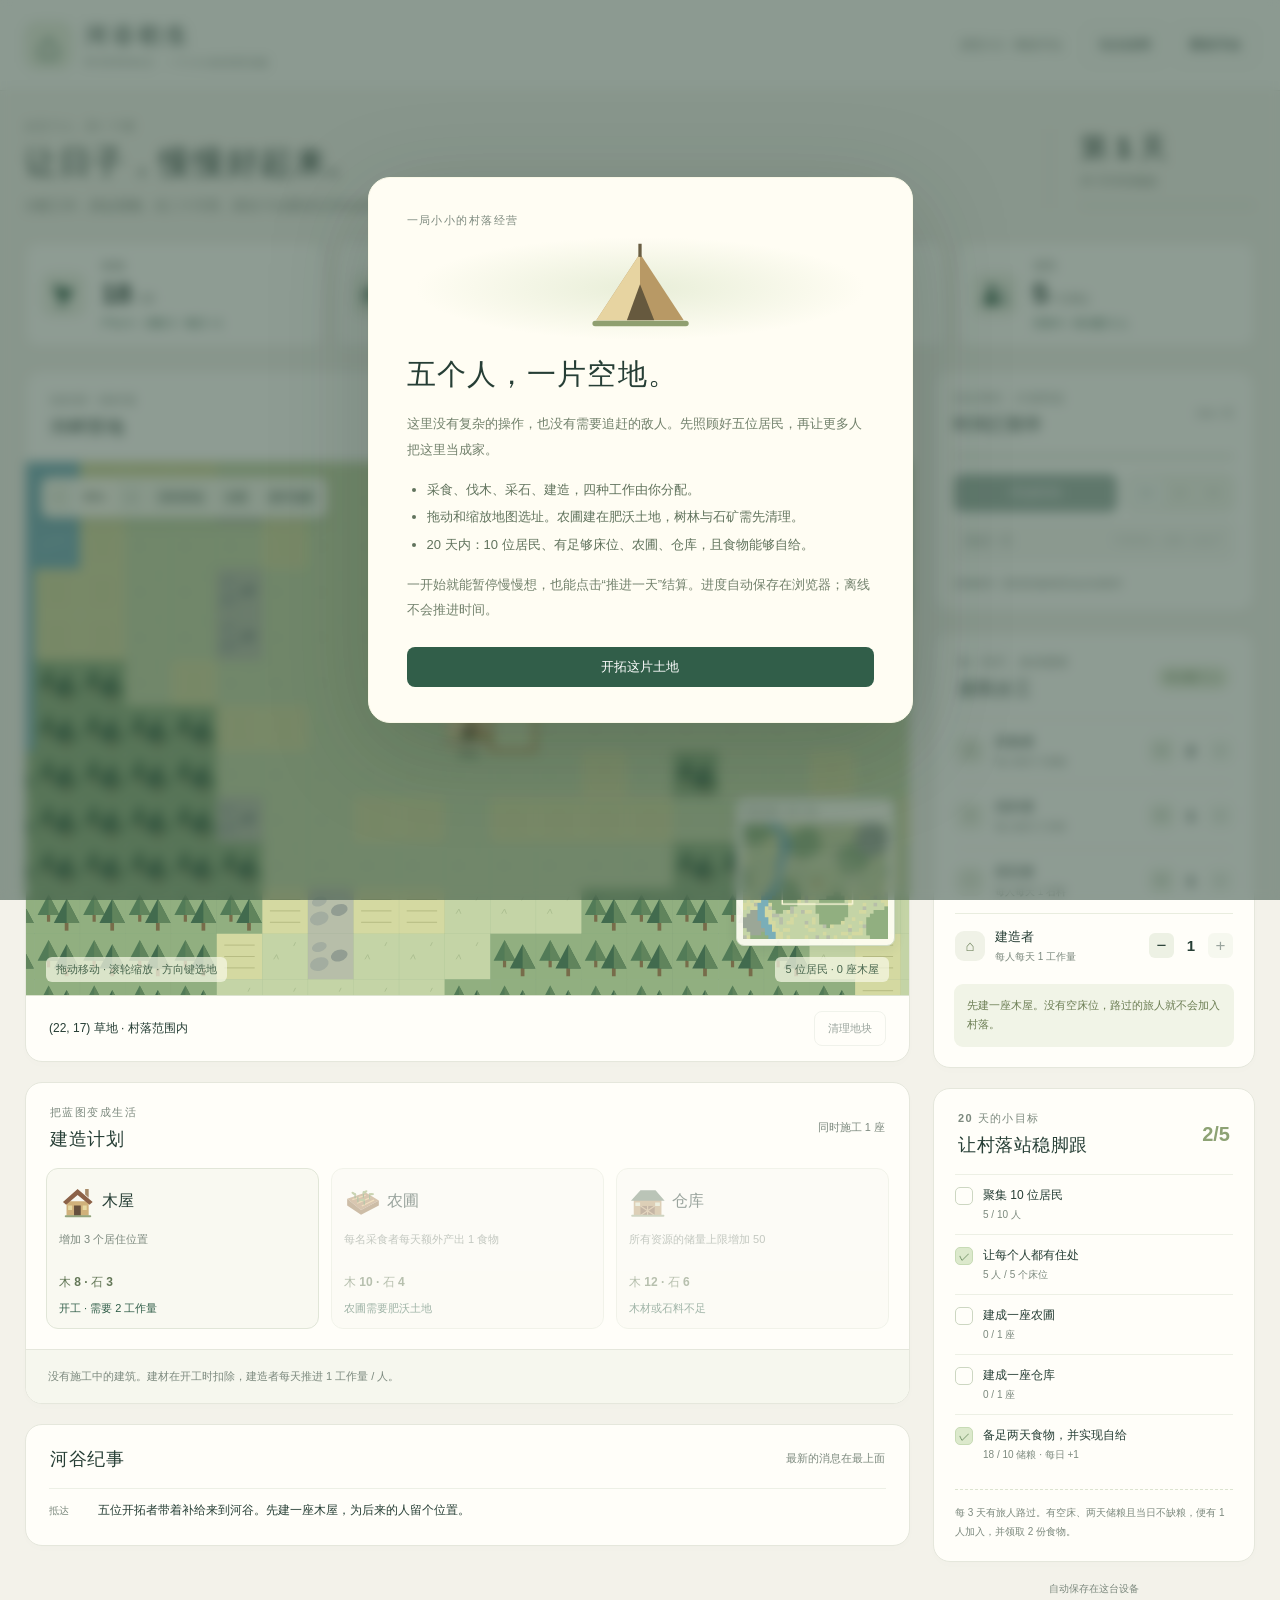
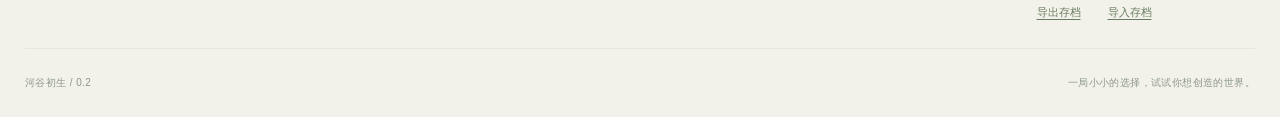
==== commit abd86c3f: "Expand village map with terrain, camera navigation and land clearing" ====
--- a/village-game/河谷初生.html
+++ b/village-game/河谷初生.html
@@ -7,13 +7,17 @@
   <title>河谷初生 · 20 天建立一个村落</title>
   <style>
 :root{--page:#f3f2ea;--paper:#fffef9;--ink:#263e35;--muted:#7c897e;--green:#315e49;--green-dark:#234b39;--line:#e5e7dc;--gold:#bb8c4e;--bad:#ae5145;--radius:17px;font-family:"Segoe UI","Microsoft YaHei","PingFang SC",sans-serif;color:var(--ink);background:var(--page);font-synthesis:none}*{box-sizing:border-box}body{margin:0}button{font:inherit;cursor:pointer;transition:background .16s,transform .16s;border:0;color:inherit}button:focus-visible{outline:3px solid #c49551;outline-offset:3px}button:disabled{cursor:not-allowed;opacity:.46}button:not(:disabled):active{transform:translateY(1px)}button.quiet{background:transparent;padding:9px 13px;border:1px solid #dfe4d9;border-radius:8px;font-size:13px}button.quiet:hover{background:#e9eee2}h1,h2,h3,p{margin:0}h3{font-size:18px;font-weight:650;letter-spacing:.03em}small{font-size:12px}.topbar{min-height:91px;border-bottom:1px solid var(--line);display:flex;align-items:center;justify-content:space-between;padding:20px max(28px,calc((100vw - 1320px)/2));gap:20px;background:#fafaf4}.brand{display:flex;align-items:center;gap:13px}.brand-mark{display:grid;place-items:center;font-size:39px;line-height:1;width:47px;height:47px;color:var(--green);border:1px solid #cbd7c4;border-radius:12px;background:#e9eedd}.brand h1{font-size:23px;letter-spacing:.16em}.brand p{font-size:10px;letter-spacing:.14em;color:var(--muted);margin-top:5px}.header-right{display:flex;gap:10px;align-items:center}.version{font-size:12px;color:var(--muted);margin-right:13px}main{max-width:1320px;margin:auto;padding:34px 0 0}.intro-line{display:flex;align-items:center;justify-content:space-between;gap:30px;margin-bottom:25px}.eyebrow{display:block;font-size:11px;color:var(--muted);letter-spacing:.13em;font-weight:600;margin-bottom:7px}.intro-line h2{font-size:32px;letter-spacing:.05em;font-weight:600}.intro-line p{font-size:13px;line-height:1.8;color:var(--muted);margin-top:9px}.day-panel{min-width:200px;border-left:1px solid #d9dfd1;padding-left:30px;display:flex;flex-direction:column;gap:6px}.day-panel>span{font-size:28px;font-weight:600}.day-panel small{color:var(--muted)}.day-track,.time-track{height:5px;border-radius:10px;background:#e7ebdf;overflow:hidden}.day-track{margin-top:7px;width:175px}.day-track div{height:100%;background:var(--gold);transition:width .3s}.resources{display:grid;grid-template-columns:repeat(4,minmax(0,1fr));gap:15px;margin-bottom:23px}.resource{border:1px solid var(--line);border-radius:13px;background:var(--paper);padding:17px 20px;display:flex;gap:15px;align-items:center}.resource-symbol{display:grid;place-items:center;width:45px;height:45px;background:#eef1e5;border-radius:12px;color:var(--green);flex-shrink:0}.resource-symbol svg{width:29px;height:29px}.resource .amount{font-size:28px;line-height:1.15;font-weight:650;letter-spacing:-.02em}.resource .amount small{font-size:12px;font-weight:400;color:var(--muted);margin-left:5px}.resource .name{font-size:12px;color:var(--muted);margin-bottom:3px}.resource .rate{font-size:11px;color:var(--green);margin-top:5px}.resource .rate.negative{color:var(--bad)}.layout{display:grid;grid-template-columns:minmax(0,1fr) 344px;gap:23px;align-items:start}.main-column,.side-column{display:flex;flex-direction:column;gap:20px}.card{background:var(--paper);border:1px solid var(--line);border-radius:var(--radius);overflow:hidden;box-shadow:0 3px 10px #3a4e3403}.section-head{display:flex;align-items:center;justify-content:space-between;padding:22px 24px;gap:12px}.section-head.compact{padding-bottom:17px}.soft,.legend{font-size:11px;color:var(--muted)}.legend{display:flex;gap:8px;align-items:center}.legend i{height:8px;width:8px;background:#8a9e74;border-radius:50%}.map{height:400px;position:relative;isolation:isolate;overflow:hidden;border-top:1px solid #e4e8d8;border-bottom:1px solid #dce3cf}.landscape{width:100%;height:100%;position:absolute;inset:0;z-index:-1}.lots{position:absolute;inset:35px 86px 48px 175px;display:grid;grid-template-columns:repeat(6,1fr);grid-template-rows:repeat(4,1fr);gap:9px;transform:rotate(-4deg)}.lot{position:relative;min-width:0;border:1px dashed #5c795844;border-radius:8px;background:#f5f5d512;display:flex;flex-direction:column;align-items:center;justify-content:center;padding:3px;transform:rotate(4deg)}.lot svg{width:68px;max-width:100%;height:55px;filter:drop-shadow(0 4px 2px #3d583b20)}.lot .lot-label{font-size:10px;font-weight:600;white-space:nowrap;color:#36513e;background:#f9fbebca;border-radius:5px;padding:1px 5px;position:absolute;bottom:-5px;z-index:2}.lot .plus{color:#5c79584d;font-size:22px;font-weight:300}.lot:not(:disabled):hover{background:#fbfff359;border-color:#456447}.lot.selected{background:#fff9db77;border:2px solid #ba8b44;box-shadow:0 0 0 3px #fef6d442}.lot.occupied{border-color:transparent;background:transparent;opacity:1}.lot.project-lot{border-color:#c68b46;border-style:solid;background:#f6e5bb9c}.project-lot svg{opacity:.65}.map-caption{position:absolute;bottom:13px;left:20px;right:20px;display:flex;justify-content:space-between;pointer-events:none;font-size:11px;color:#47654d}.map-caption span{padding:5px 10px;border-radius:6px;background:#f7f8e5b8}.map-footer{display:flex;justify-content:space-between;gap:15px;padding:15px 23px;font-size:12px}.building-options{padding:0 20px 20px;display:grid;grid-template-columns:repeat(3,1fr);gap:12px}.building{background:#f9f9f1;border:1px solid #e1e6d8;border-radius:12px;padding:15px;text-align:left;display:flex;flex-direction:column;gap:7px}.building-top{display:flex;align-items:center;gap:9px}.building-top svg{width:47px;height:42px;flex-shrink:0}.building h4{margin:0;font-size:16px}.building p{font-size:11px;color:var(--muted);line-height:1.7;min-height:37px}.building .cost{font-size:12px;font-weight:600;color:#647858}.building .build-status{font-size:11px;color:var(--green);margin-top:3px}.building:not(:disabled):hover{border-color:#7e9a74;background:#f0f4e5}.project{border-top:1px solid var(--line);padding:15px 22px;background:#f6f7ee;font-size:12px;display:flex;gap:13px;align-items:center;min-height:54px}.project-text{flex:1;line-height:1.8}.project button{font-size:11px;border-radius:7px;padding:6px 8px;background:#e8eddf}.project .mini-track{width:100px;height:6px;background:#e0e7d8;border-radius:6px;overflow:hidden}.project .mini-track span{display:block;background:#a9ba82;height:100%}.journal{list-style:none;margin:0;padding:0 23px 14px;max-height:218px;overflow:auto}.journal li{display:flex;align-items:flex-start;gap:12px;padding:11px 0;border-top:1px solid #edf0e6;font-size:12px;line-height:1.7}.journal .log-day{flex-shrink:0;font-size:10px;color:var(--muted);min-width:37px;padding-top:2px}.journal .good{color:#44734d}.journal .bad{color:var(--bad)}.journal .warn{color:#a07b40}.time-card{padding:20px}.time-top{display:flex;justify-content:space-between;align-items:center}.time-top h3{font-size:17px}.time-top>span{font-size:11px;color:var(--muted)}.time-track{margin:18px 0 15px}.time-track div{height:100%;width:100%;background:#a1b47a;transform-origin:left;transform:scaleX(0)}.time-buttons{display:flex;gap:10px}.primary{background:var(--green);color:#fff;border-radius:8px;padding:11px 21px;font-size:13px;font-weight:600}.primary:hover{background:var(--green-dark)}.time-buttons .primary{flex:1;padding:10px}.speed-group{display:flex;border:1px solid var(--line);border-radius:8px;padding:3px;gap:2px;background:#f3f5ea}.speed-group button{font-size:12px;padding:6px 9px;border-radius:5px;background:transparent;color:var(--muted)}.speed-group button.active{color:var(--green);background:white;box-shadow:0 1px 3px #0000000b}.step-button{background:#f1f3e8;border:1px solid #e3e7d9;width:100%;margin:10px 0 12px;padding:10px;border-radius:8px;font-size:12px;display:flex;justify-content:space-between;align-items:center}.step-button span{font-size:10px;color:var(--muted)}.time-card>small{font-size:10px;color:var(--muted)}.pill{font-size:11px;background:#eaf0dd;border-radius:20px;padding:5px 9px;white-space:nowrap;color:#5b754c}.pill.has-idle{background:#f6e7be;color:#966928}#jobs{padding:0 21px}.job{display:flex;align-items:center;justify-content:space-between;padding:14px 0;border-top:1px solid #e9eddf;gap:8px}.job-description{display:flex;align-items:center;gap:10px}.job-symbol{width:30px;height:30px;border-radius:9px;background:#f0f2e7;display:grid;place-items:center;font-size:15px;color:#6c8059}.job .job-name{font-size:13px;font-weight:600}.job small{display:block;color:var(--muted);font-size:10px;margin-top:4px}.job-controls{display:flex;align-items:center;gap:8px}.job-controls button{width:25px;height:25px;background:#edf1e4;border-radius:6px;font-size:17px;display:grid;place-items:center}.job-controls strong{min-width:18px;text-align:center;font-size:15px}.advice{margin:6px 20px 20px;border-radius:9px;background:#f1f4e7;padding:12px 13px;font-size:11px;color:#6c7e54;line-height:1.8}.advice.danger{background:#fbede3;color:#9d5c43}.goal-count{font-size:20px;font-weight:600;color:#8da274}#goals{padding:0 21px}.goal{display:flex;gap:10px;padding:12px 0;border-top:1px solid #edf0e5}.goal-check{width:18px;height:18px;border:1px solid #cdd7c2;border-radius:5px;display:grid;place-items:center;font-size:11px;color:transparent;flex-shrink:0}.goal.done .goal-check{background:#dce9cc;color:#4c7442;border-color:#c7dbb5}.goal strong{display:block;font-size:12px;font-weight:500}.goal small{font-size:10px;color:var(--muted);display:block;margin-top:4px}.arrival-note{font-size:10px;line-height:1.9;color:var(--muted);margin:15px 21px 20px;padding-top:13px;border-top:1px dashed #dce4d0}.save-tools{display:flex;flex-direction:column;gap:8px;align-items:center;padding:0 15px;font-size:10px;color:var(--muted)}.save-tools div{display:flex;gap:15px}.save-tools button{font-size:11px;background:transparent;text-decoration:underline;text-underline-offset:3px;color:#697d62}footer{display:flex;justify-content:space-between;font-size:10px;color:#8b9787;padding:27px 0;border-top:1px solid var(--line);margin-top:27px;letter-spacing:.04em}.toast{position:fixed;bottom:26px;left:50%;transform:translateX(-50%);background:#243f33ed;color:#fffdf0;padding:13px 23px;border-radius:12px;z-index:20;font-size:13px;box-shadow:0 8px 24px #20312622;max-width:90vw;text-align:center}.modal{position:fixed;inset:0;z-index:30;background:#233d3282;backdrop-filter:blur(6px);display:grid;place-items:center;padding:22px;overflow:auto}.modal[hidden],.toast[hidden]{display:none}.modal-sheet{background:#fffdf3;border-radius:22px;padding:35px 38px;max-width:545px;width:100%;max-height:95vh;overflow:auto;box-shadow:0 25px 100px #20302538;border:1px solid #faf9e7;outline:none}.modal-illustration{text-align:center;height:107px;background:radial-gradient(ellipse,#e8eed8,transparent 68%);margin:4px 0 13px}.modal-illustration svg{width:150px;height:105px}.modal-sheet h2{font-size:29px;font-weight:600;letter-spacing:.04em;margin-bottom:16px}.modal-sheet p{font-size:13px;line-height:1.95;color:#72816c}.modal-sheet ul{padding-left:20px;font-size:13px;line-height:2.1;color:#61735d;margin:14px 0}.modal-actions{display:flex;gap:10px;flex-wrap:wrap;margin-top:24px}.modal-actions button{flex:1;white-space:nowrap}.modal-actions .quiet{background:#f0f3e5;font-size:13px}.result-summary{display:grid;grid-template-columns:repeat(3,1fr);gap:10px;padding:17px 0}.result-summary div{background:#f0f4e4;border-radius:9px;padding:12px;text-align:center}.result-summary strong{display:block;font-size:25px;color:var(--green)}.result-summary small{color:var(--muted)}@media(min-width:1450px){.map{height:430px}}@media(max-width:1370px){main{padding:28px 25px 0}.topbar{padding:18px 25px}.layout{grid-template-columns:minmax(0,1fr) 322px}.lots{inset:37px 60px 48px 130px}.building{padding:12px}.building-top{gap:5px}.building-top svg{width:38px}.resources{gap:12px}.resource{padding:15px}}@media(max-width:1100px){.layout{grid-template-columns:minmax(0,1fr) 300px;gap:17px}.section-head{padding:18px}.lots{inset:35px 30px 50px 105px;gap:5px}.lot svg{height:47px}.map{height:350px}.building-options{padding:0 14px 15px;gap:8px}.building-top{flex-direction:column;align-items:flex-start}.building p{min-height:54px}.resource{gap:9px}.resource-symbol{width:33px;height:37px}.resource-symbol svg{width:25px}.resource .amount{font-size:23px}.intro-line h2{font-size:28px}}@media(max-width:900px){.layout{grid-template-columns:1fr}.side-column{display:grid;grid-template-columns:1fr 1fr;align-items:start}.time-card{grid-column:1/-1}.save-tools{grid-column:1/-1}.resources{gap:9px}.resource{padding:13px 10px}.resource-symbol{display:none}.header-right .version{display:none}.map{height:410px}.lots{inset:35px 65px 50px 145px;gap:8px}.building-top{flex-direction:row;align-items:center}.building p{min-height:37px}.time-buttons{max-width:500px}.time-card .step-button{max-width:500px}}@media(max-width:580px){.topbar{padding:15px;gap:10px;align-items:flex-start}.brand-mark{display:none}.brand h1{font-size:20px}.brand p{font-size:8px}.header-right{gap:5px}.header-right button{font-size:11px;padding:7px 8px}main{padding:25px 14px 0}.intro-line{gap:10px;align-items:flex-start}.intro-line h2{font-size:23px}.intro-line p{font-size:11px;max-width:245px}.intro-line .eyebrow{font-size:9px}.day-panel{min-width:100px;padding-left:13px;gap:5px}.day-panel>span{font-size:21px}.day-panel small{font-size:10px}.day-track{width:87px}.resources{grid-template-columns:repeat(2,1fr);gap:9px}.resource-symbol{display:grid}.resource{gap:13px;padding:13px}.layout{gap:17px}.section-head{padding:17px 15px}.legend{font-size:9px;gap:5px}.legend span{display:none}.section-head h3{font-size:17px}.section-head .eyebrow{font-size:9px}.map{height:310px}.lots{inset:32px 19px 43px 64px;gap:4px}.lot svg{height:42px}.lot .lot-label{font-size:8px;padding:1px 3px}.map-caption{font-size:9px;left:10px;right:10px}.map-footer{padding:12px;font-size:10px}.map-footer .soft{display:none}.building-options{gap:7px;padding:0 10px 13px}.building{padding:10px 8px}.building-top{flex-direction:column;align-items:flex-start;gap:4px}.building-top svg{height:34px}.building h4{font-size:15px}.building p{font-size:10px;min-height:50px}.building .cost{font-size:10px}.building .build-status{font-size:9px}.side-column{display:flex}.project{padding:12px;font-size:11px;gap:8px}.project .mini-track{width:65px}.modal-sheet{padding:25px}.modal-sheet h2{font-size:25px}.modal-illustration{height:85px}.modal-illustration svg{height:85px}footer{font-size:9px;gap:15px}.toast{font-size:12px;width:max-content;max-width:90vw}}
+/* The large map draws only visible cells; camera movement does not rebuild DOM tiles. */
+.map{height:535px;background:#bdcbae;touch-action:none;position:relative}
+#world-map{display:block;width:100%;height:100%;cursor:grab;outline-offset:-3px;touch-action:none}
+#world-map:active{cursor:grabbing}.map-toolbar{position:absolute;left:15px;top:15px;display:flex;gap:4px;align-items:center;padding:5px;background:#fffef4ec;border:1px solid #d5dfca;border-radius:9px;box-shadow:0 3px 12px #284a3420}.map-toolbar button{font-size:11px;padding:7px 9px;background:#edf1e2;border-radius:5px}.map-toolbar span{font-size:11px;padding:0 4px;min-width:38px;text-align:center}.minimap-wrap{position:absolute;right:14px;bottom:49px;background:#fffef4eb;padding:6px;border-radius:8px;border:1px solid #d1dcc5;box-shadow:0 3px 12px #284a3418}.minimap-wrap>span{font-size:9px;display:block;color:#607356;margin-bottom:5px}#minimap{display:block;width:145px;height:116px;cursor:crosshair;touch-action:none}.map-card.expanded-map{position:fixed;inset:14px;z-index:25;box-shadow:0 0 0 30px #20372b99;display:flex;flex-direction:column}.expanded-map .map{height:auto;flex:1;min-height:0}.expanded-map .section-head{padding:13px 20px}.expanded-map .map-footer{min-height:52px}body.map-expanded{overflow:hidden}.map-footer{align-items:center;min-height:62px}.map-footer button{white-space:nowrap;font-size:11px}.map-footer #selection-label{line-height:1.7}.map-toolbar button:hover{background:#dae5c9}@media(max-width:580px){.map{height:430px}.map-toolbar{left:8px;top:8px;gap:2px;padding:4px}.map-toolbar button{font-size:10px;padding:7px 5px}.map-toolbar span{font-size:10px;min-width:30px}.minimap-wrap{right:8px;bottom:43px}#minimap{width:105px;height:84px}.map-caption{font-size:8px;gap:5px}.map-caption span:first-child{max-width:195px}.map-card.expanded-map{inset:5px}.expanded-map .map-footer{font-size:10px}.map-footer{padding:10px}.minimap-wrap>span{font-size:8px}}
 
 </style>
 </head>
 <body>
   <header class="topbar">
     <div class="brand"><span class="brand-mark" aria-hidden="true">⌂</span><div><h1>河谷初生</h1><p>RIVERDALE · 一个小小的经营实验</p></div></div>
-    <div class="header-right"><span class="version">原型 0.1 · 离线可玩</span><button id="help" class="quiet">玩法说明</button><button id="new-game" class="quiet">重新开始</button></div>
+    <div class="header-right"><span class="version">原型 0.2 · 离线可玩</span><button id="help" class="quiet">玩法说明</button><button id="new-game" class="quiet">重新开始</button></div>
   </header>
   <main>
     <section class="intro-line"><div><span class="eyebrow">从五个人，到一个家</span><h2>让日子，慢慢好起来。</h2><p>分配工作，搭起屋檐。在二十天里，留住十位愿意生活在这里的人。</p></div><div class="day-panel"><span id="day-label">第 1 天</span><small id="day-subtitle">20 天河谷挑战</small><div class="day-track"><div id="challenge-progress"></div></div></div></section>
@@ -21,9 +25,9 @@
     <div class="layout">
       <section class="main-column">
         <section class="card map-card" aria-labelledby="map-heading">
-          <div class="section-head"><div><span class="eyebrow">你的第一座村落</span><h3 id="map-heading">河畔营地</h3></div><div class="legend"><i></i> 空地可建造 <span>·</span> 点击选址</div></div>
-          <div class="map" id="map"><svg class="landscape" viewBox="0 0 900 490" preserveAspectRatio="none" aria-hidden="true"><defs><pattern id="grass" width="62" height="58" patternUnits="userSpaceOnUse"><path d="M14 18l3-6 2 6m28 24l2-5 3 5" fill="none" stroke="#9dae80" stroke-width="1.5" opacity=".5"/></pattern><linearGradient id="land" x2="0" y2="1"><stop stop-color="#dde5c7"/><stop offset="1" stop-color="#c6d5af"/></linearGradient></defs><rect width="900" height="490" fill="url(#land)"/><rect width="900" height="490" fill="url(#grass)"/><path d="M0 90 Q140 50 100 220 T55 490" stroke="#b4d4d4" stroke-width="88" fill="none"/><path d="M0 90 Q140 50 100 220 T55 490" stroke="#7eafb6" stroke-width="60" fill="none"/><path d="M0 82 Q128 54 90 219 T45 490" stroke="#b2d9da" stroke-width="3" stroke-dasharray="20 30" fill="none" opacity=".75"/><path d="M170 490L230 300 510 250 850 30" stroke="#dccb9d" stroke-width="27" fill="none"/><path d="M170 490L230 300 510 250 850 30" stroke="#eadcbc" stroke-width="17" fill="none"/><g fill="#7d9876"><path d="M785 410l35-77 35 77z"/><path d="M813 460l30-66 30 66z"/><path d="M745 454l30-67 30 67z"/><path d="M190 96l27-67 27 67z"/><path d="M157 70l22-55 22 55z"/></g><g stroke="#876e4b" stroke-width="6"><path d="M820 410v18m23 32v17m-68-23v16M217 96v14M179 70v13"/></g><g fill="#a1ac96"><ellipse cx="740" cy="50" rx="20" ry="12"/><ellipse cx="765" cy="71" rx="12" ry="8"/><ellipse cx="183" cy="405" rx="11" ry="8"/></g></svg><div id="lots" class="lots" aria-label="建筑地块"></div><div class="map-caption"><span>河谷 · 初秋</span><span id="map-population">5 位居民</span></div></div>
-          <div class="map-footer"><span id="selection-label">先点击一块空地，再选择下方建筑。</span><span class="soft">营地自带 5 个床位</span></div>
+          <div class="section-head"><div><span class="eyebrow">你的第一座村落</span><h3 id="map-heading">河畔营地</h3></div><div class="legend"><i></i> 40 × 32 格 <span>·</span> 河谷全境</div></div>
+          <div class="map" id="map"></div>
+          <div class="map-footer"><span id="selection-label">先点击一块空地，再选择下方建筑。</span><button id="clear-land" class="quiet" disabled>清理地块</button></div>
         </section>
         <section class="card build-card" aria-labelledby="build-heading"><div class="section-head compact"><div><span class="eyebrow">把蓝图变成生活</span><h3 id="build-heading">建造计划</h3></div><span class="soft">同时施工 1 座</span></div><div id="building-options" class="building-options"></div><div id="project" class="project"></div></section>
         <section class="card journal-card"><div class="section-head compact"><h3>河谷纪事</h3><span class="soft">最新的消息在最上面</span></div><ol id="journal" class="journal" aria-live="polite"></ol></section>
@@ -35,29 +39,57 @@
         <div class="save-tools"><span id="save-state">自动保存在这台设备</span><div><button id="export-save">导出存档</button><button id="import-save">导入存档</button></div><input type="file" id="save-file" accept="application/json,.json" hidden></div>
       </aside>
     </div>
-    <footer>河谷初生 / 0.1 <span>一局小小的选择，试试你想创造的世界。</span></footer>
+    <footer>河谷初生 / 0.2 <span>一局小小的选择，试试你想创造的世界。</span></footer>
   </main>
   <div id="toast" class="toast" role="status" hidden></div>
   <div id="modal" class="modal" hidden><section class="modal-sheet" role="dialog" aria-modal="true" aria-labelledby="modal-title" tabindex="-1"><span class="eyebrow" id="modal-eyebrow">欢迎来到河谷</span><div class="modal-illustration" id="modal-art" aria-hidden="true"></div><h2 id="modal-title">五个人，一片空地。</h2><div id="modal-body"></div><div id="modal-actions" class="modal-actions"></div></section></div>
 <script>
 (function (root) {
   'use strict';
-  const VERSION = 1;
+  const VERSION = 2;
+  const MAP_WIDTH = 40, MAP_HEIGHT = 32, CAMP = 16 * MAP_WIDTH + 20;
+  const TERRAIN_NAMES = { grass: '草地', fertile: '肥沃土地', forest: '树林', stone: '石矿', water: '河流', hill: '山地' };
+  const terrainKnown = type => typeof type === 'string' && Object.prototype.hasOwnProperty.call(TERRAIN_NAMES, type);
+  function terrainMap() {
+    const cells = [];
+    const noise = (x, y) => { const n = Math.sin(x * 127.1 + y * 311.7 + 482) * 43758.5453; return n - Math.floor(n); };
+    for (let y = 0; y < MAP_HEIGHT; y++) for (let x = 0; x < MAP_WIDTH; x++) {
+      const river = 8 + Math.sin(y * .19) * 3 + Math.sin(y * .47) * .8;
+      const distance = Math.abs(x - river);
+      const grove = Math.sin(x * .42 + y * .17) + Math.cos(y * .39 - x * .12);
+      let type = distance < 1.25 ? 'water' : (Math.hypot(x - 35, y - 4) < 4.8 || Math.hypot(x - 3, y - 27) < 3.4) ? 'hill' : grove > .58 ? 'forest' : noise(x, y) > .94 ? 'stone' : distance < 3 || noise(x, y) < .23 ? 'fertile' : 'grass';
+      if (Math.hypot(x - 20, y - 16) < 4) type = 'grass';
+      cells.push(type);
+    }
+    for (const [x, y] of [[23,17],[23,18],[22,18],[21,18],[19,18],[18,18]]) cells[y * MAP_WIDTH + x] = 'fertile';
+    cells[17 * MAP_WIDTH + 25] = 'forest';
+    cells[20 * MAP_WIDTH + 17] = 'stone';
+    return cells;
+  }
+  function distance(a, b) { return Math.hypot(a % MAP_WIDTH - b % MAP_WIDTH, Math.floor(a / MAP_WIDTH) - Math.floor(b / MAP_WIDTH)); }
+  function inReach(state, tile) { return state.tiles.some((type, index) => type && distance(tile, index) <= 6); }
+  function availableTile(state, type) { return state.tiles.findIndex((value, index) => !value && !buildReason(state, type, index)); }
+  function projectSpec(state, project = state.project) {
+    if (!project) return null;
+    if (project.type !== 'clear') return BUILDINGS[project.type];
+    const forest = state.terrain[project.tile] === 'forest';
+    return { name: forest ? '清理树林' : '清理石矿', work: forest ? 2 : 3, cost: {}, description: forest ? '腾出草地，获得 4 木材' : '腾出草地，获得 3 石料' };
+  }
   const DAYS = 20;
   const JOBS = ['food', 'wood', 'stone', 'build'];
   const BUILDINGS = {
-    house: { name: '木屋', cost: { wood: 8, stone: 3 }, work: 2, limit: 4, description: '增加 3 个居住位置', icon: 'house' },
-    farm: { name: '农圃', cost: { wood: 10, stone: 4 }, work: 3, limit: 2, description: '每名采食者每天额外产出 1 食物', icon: 'farm' },
-    warehouse: { name: '仓库', cost: { wood: 12, stone: 6 }, work: 3, limit: 2, description: '所有资源的储量上限增加 50', icon: 'warehouse' }
+    house: { name: '木屋', cost: { wood: 8, stone: 3 }, work: 2, limit: 20, description: '增加 3 个居住位置', icon: 'house' },
+    farm: { name: '农圃', cost: { wood: 10, stone: 4 }, work: 3, limit: 8, description: '每名采食者每天额外产出 1 食物', icon: 'farm' },
+    warehouse: { name: '仓库', cost: { wood: 12, stone: 6 }, work: 3, limit: 6, description: '所有资源的储量上限增加 50', icon: 'warehouse' }
   };
   const known = type => typeof type === 'string' && Object.prototype.hasOwnProperty.call(BUILDINGS, type);
   const clone = value => JSON.parse(JSON.stringify(value));
   function fresh() {
-    const tiles = Array(24).fill(null);
-    tiles[8] = 'camp';
+    const tiles = Array(MAP_WIDTH * MAP_HEIGHT).fill(null);
+    tiles[CAMP] = 'camp';
     return { version: VERSION, day: 0, population: 5, peakPopulation: 5,
       resources: { food: 18, wood: 10, stone: 6 }, jobs: { food: 2, wood: 1, stone: 1, build: 1 },
-      tiles, project: null, hunger: 0, phase: 'playing', endless: false,
+      tiles, terrain: terrainMap(), project: null, hunger: 0, phase: 'playing', endless: false,
       log: [{ day: 0, text: '五位开拓者带着补给来到河谷。先建一座木屋，为后来的人留个位置。', tone: 'info' }] };
   }
   function count(state, type) { return state.tiles.filter(tile => tile === type).length; }
@@ -94,6 +126,11 @@
     if (!known(type)) return '未知建筑';
     if (!Number.isInteger(tile) || tile < 0 || tile >= state.tiles.length || state.tiles[tile]) return '请先选择一块空地';
     if (state.project) return '请先完成当前工地';
+    if (!inReach(state, tile)) return '距离村落太远，请沿建筑逐步扩建';
+    if (state.terrain[tile] === 'water') return '河流不能直接建造';
+    if (state.terrain[tile] === 'hill') return '山地不能直接建造';
+    if (['forest', 'stone'].includes(state.terrain[tile])) return '先清理地块，再建造';
+    if (type === 'farm' && state.terrain[tile] !== 'fertile') return '农圃需要肥沃土地';
     const spec = BUILDINGS[type];
     if (count(state, type) >= spec.limit) return '已达到该建筑的数量上限';
     if (Object.entries(spec.cost).some(([key, amount]) => state.resources[key] < amount)) return '木材或石料不足';
@@ -110,10 +147,10 @@
   }
   function cancelBuild(state) {
     if (!state.project || state.phase !== 'playing') return false;
-    const spec = BUILDINGS[state.project.type];
+    const spec = projectSpec(state);
     const limit = storage(state);
     for (const [key, amount] of Object.entries(spec.cost)) state.resources[key] = Math.min(limit, state.resources[key] + amount);
-    log(state, `取消${spec.name}，返还建材（受仓储上限限制）。`);
+    log(state, state.project.type === 'clear' ? '取消清理，不消耗也不产出资源。' : `取消${spec.name}，返还建材（受仓储上限限制）。`);
     state.project = null;
     return true;
   }
@@ -141,10 +178,17 @@
     } else state.hunger = 0;
     if (state.project) {
       state.project.progress += production.build;
-      const spec = BUILDINGS[state.project.type];
+      const spec = projectSpec(state);
       if (state.project.progress >= spec.work) {
-        state.tiles[state.project.tile] = state.project.type;
-        log(state, `${spec.name}建成了！${spec.description}。`, 'good');
+        if (state.project.type === 'clear') {
+          const forest = state.terrain[state.project.tile] === 'forest';
+          state.resources[forest ? 'wood' : 'stone'] += forest ? 4 : 3;
+          state.terrain[state.project.tile] = 'grass';
+          log(state, `${spec.name}完成，${spec.description}。`, 'good');
+        } else {
+          state.tiles[state.project.tile] = state.project.type;
+          log(state, `${spec.name}建成了！${spec.description}。`, 'good');
+        }
         state.project = null;
       }
     }
@@ -172,20 +216,37 @@
     }
     return true;
   }
+  function clearReason(state, tile) {
+    if (state.phase !== 'playing') return '本局已经结束';
+    if (!Number.isInteger(tile) || tile < 0 || tile >= state.tiles.length || state.tiles[tile]) return '请选择未建造的地块';
+    if (state.project) return '请先完成当前工地';
+    if (!inReach(state, tile)) return '距离村落太远';
+    if (!['forest','stone'].includes(state.terrain[tile])) return '只有树林和石矿需要清理';
+    return '';
+  }
+  function startClear(state, tile) {
+    const reason = clearReason(state, tile);
+    if (reason) return { ok: false, reason };
+    state.project = { type: 'clear', tile, progress: 0 };
+    log(state, `开始${projectSpec(state).name}，需要建造者施工。`);
+    return { ok: true };
+  }
   function validate(value) {
     if (!value || value.version !== VERSION) throw new Error('存档版本不兼容');
     const integer = (n, min, max) => Number.isInteger(n) && n >= min && n <= max;
-    if (!integer(value.day, 0, 100000) || !integer(value.population, 0, 17) || !integer(value.peakPopulation, value.population, 17)) throw new Error('人口或日期数据无效');
+    if (!integer(value.day, 0, 100000) || !integer(value.population, 0, 65) || !integer(value.peakPopulation, value.population, 65)) throw new Error('人口或日期数据无效');
     if (!['playing', 'won', 'lost'].includes(value.phase) || typeof value.endless !== 'boolean') throw new Error('游戏状态无效');
-    if (!Array.isArray(value.tiles) || value.tiles.length !== 24 || value.tiles[8] !== 'camp' || value.tiles.filter(x => x === 'camp').length !== 1) throw new Error('地图数据无效');
+    if (!Array.isArray(value.tiles) || value.tiles.length !== MAP_WIDTH * MAP_HEIGHT || value.tiles[CAMP] !== 'camp' || value.tiles.filter(x => x === 'camp').length !== 1) throw new Error('地图数据无效');
+    if (!Array.isArray(value.terrain) || value.terrain.length !== MAP_WIDTH * MAP_HEIGHT || value.terrain.some(type => !terrainKnown(type))) throw new Error('地形数据无效');
     if (value.tiles.some(type => type !== null && type !== 'camp' && !known(type))) throw new Error('建筑数据无效');
+    if (value.tiles.some((type, index) => type && (!['grass', 'fertile'].includes(value.terrain[index]) || type === 'farm' && value.terrain[index] !== 'fertile'))) throw new Error('建筑地形不合法');
     for (const type of Object.keys(BUILDINGS)) if (count(value, type) > BUILDINGS[type].limit) throw new Error('建筑数量无效');
     if (!value.jobs || JOBS.some(job => !integer(value.jobs[job], 0, value.population)) || employed(value) > value.population) throw new Error('工作分配无效');
     if (!value.resources || ['food', 'wood', 'stone'].some(key => !integer(value.resources[key], 0, storage(value)))) throw new Error('资源数据无效');
     if (!integer(value.hunger, 0, 1)) throw new Error('饥饿状态无效');
     if (value.project !== null) {
       const p = value.project;
-      if (!p || !known(p.type) || !integer(p.tile, 0, 23) || value.tiles[p.tile] !== null || !integer(p.progress, 0, BUILDINGS[p.type].work - 1) || count(value, p.type) >= BUILDINGS[p.type].limit) throw new Error('工地数据无效');
+      if (!p || !(known(p.type) || p.type === 'clear') || !integer(p.tile, 0, MAP_WIDTH * MAP_HEIGHT - 1) || value.tiles[p.tile] !== null || !inReach(value, p.tile) || !integer(p.progress, 0, projectSpec(value, p).work - 1) || (p.type === 'clear' ? !['forest','stone'].includes(value.terrain[p.tile]) : count(value, p.type) >= BUILDINGS[p.type].limit || !['grass','fertile'].includes(value.terrain[p.tile]) || p.type === 'farm' && value.terrain[p.tile] !== 'fertile')) throw new Error('工地数据无效');
     }
     if (!Array.isArray(value.log) || value.log.length > 50 || value.log.some(item => !item || !integer(item.day, 0, value.day) || typeof item.text !== 'string' || item.text.length > 300 || !['info', 'good', 'warn', 'bad'].includes(item.tone))) throw new Error('日志数据无效');
     if ((value.phase === 'playing' || value.phase === 'won') && value.population === 0) throw new Error('人口与游戏状态矛盾');
@@ -196,7 +257,7 @@
     for (const key of Object.keys(clean)) clean[key] = clone(value[key]);
     return clean;
   }
-  const api = { VERSION, DAYS, JOBS, BUILDINGS, fresh, count, capacity, storage, idle, rates, goals, assign, buildReason, startBuild, cancelBuild, advance, validate, clone };
+  const api = { VERSION, MAP_WIDTH, MAP_HEIGHT, CAMP, TERRAIN_NAMES, terrainMap, inReach, availableTile, projectSpec, clearReason, startClear, DAYS, JOBS, BUILDINGS, fresh, count, capacity, storage, idle, rates, goals, assign, buildReason, startBuild, cancelBuild, advance, validate, clone };
   if (typeof module !== 'undefined' && module.exports) module.exports = api;
   else root.VillageModel = api;
 })(typeof window !== 'undefined' ? window : globalThis);
@@ -205,12 +266,143 @@
 <script>
 (function () {
   'use strict';
+  const M = window.VillageModel, TILE = 48;
+  const colors = { grass:'#c4d4a6', fertile:'#d4d9a1', forest:'#91af80', stone:'#b7bea9', water:'#7aaeb8', hill:'#9ba797' };
+  class VillageMap {
+    constructor(host, icon, onSelect) {
+      this.host=host; this.onSelect=onSelect; this.state=null; this.selected=M.CAMP+1;
+      this.camera={x:(M.CAMP%M.MAP_WIDTH+.5)*TILE,y:(Math.floor(M.CAMP/M.MAP_WIDTH)+.5)*TILE,zoom:.95};
+      this.images={}; this.drag=null; this.dirty=false;
+      host.innerHTML='<canvas id="world-map" tabindex="0" role="application" aria-label="河谷地图：拖动移动，滚轮缩放，方向键选择地块"></canvas><div class="map-toolbar"><button id="map-minus" aria-label="缩小地图">−</button><span id="map-zoom">95%</span><button id="map-plus" aria-label="放大地图">＋</button><button id="map-home">回到营地</button><button id="map-fit">全图</button><button id="map-expand">展开地图</button></div><div class="minimap-wrap"><span>河谷全境 · 40 × 32</span><canvas id="minimap" width="160" height="128" tabindex="0" aria-label="小地图，点击移动视野"></canvas></div><div class="map-caption"><span>拖动移动 · 滚轮缩放 · 方向键选地</span><span id="map-population"></span></div>';
+      this.canvas=host.querySelector('#world-map');this.ctx=this.canvas.getContext('2d');
+      this.mini=host.querySelector('#minimap');this.mctx=this.mini.getContext('2d');
+      for(const type of ['camp','house','farm','warehouse']) {
+        const image=new Image();image.onload=()=>this.request();
+        image.src='data:image/svg+xml;charset=utf-8,'+encodeURIComponent(icon(type).replace('<svg ', '<svg xmlns="http://www.w3.org/2000/svg" '));this.images[type]=image;
+      }
+      this.resize=new ResizeObserver(()=>this.request());this.resize.observe(host);
+      this.canvas.addEventListener('pointerdown',event=>{
+        if(event.button!==0 && event.button!==1 && event.button!==2)return;
+        this.canvas.focus({preventScroll:true});
+        this.drag={id:event.pointerId,x:event.clientX,y:event.clientY,cx:this.camera.x,cy:this.camera.y,moved:false};
+        this.canvas.setPointerCapture(event.pointerId);
+      });
+      this.canvas.addEventListener('pointermove',event=>{
+        if(!this.drag)return;
+        const dx=event.clientX-this.drag.x,dy=event.clientY-this.drag.y;
+        if(Math.hypot(dx,dy)>5)this.drag.moved=true;
+        if(this.drag.moved){this.camera.x=this.drag.cx-dx/this.camera.zoom;this.camera.y=this.drag.cy-dy/this.camera.zoom;this.clamp();this.request();}
+      });
+      this.canvas.addEventListener('pointerup',event=>{
+        if(!this.drag||event.pointerId!==this.drag.id)return;
+        const moved=this.drag.moved;this.drag=null;
+        if(this.canvas.hasPointerCapture(event.pointerId))this.canvas.releasePointerCapture(event.pointerId);
+        if(!moved&&event.button===0){const at=this.screenToWorld(event.clientX,event.clientY);this.select(Math.floor(at.x/TILE),Math.floor(at.y/TILE));}
+      });
+      this.canvas.addEventListener('pointercancel',()=>{this.drag=null;});
+      this.canvas.addEventListener('contextmenu',event=>event.preventDefault());
+      this.canvas.addEventListener('wheel',event=>{event.preventDefault();this.zoom(this.camera.zoom*Math.exp(-event.deltaY*.0015),event.clientX,event.clientY);},{passive:false});
+      this.canvas.addEventListener('keydown',event=>{
+        const moves={ArrowLeft:[-1,0],ArrowRight:[1,0],ArrowUp:[0,-1],ArrowDown:[0,1]};
+        if(moves[event.key]){event.preventDefault();const [dx,dy]=moves[event.key];this.select(Math.max(0,Math.min(M.MAP_WIDTH-1,this.selected%M.MAP_WIDTH+dx)),Math.max(0,Math.min(M.MAP_HEIGHT-1,Math.floor(this.selected/M.MAP_WIDTH)+dy)));this.focusTile(this.selected);}
+        if(event.key==='+'||event.key==='='){event.preventDefault();this.zoom(this.camera.zoom*1.2);}
+        if(event.key==='-'){event.preventDefault();this.zoom(this.camera.zoom/1.2);}
+        if(event.key==='Home'){event.preventDefault();this.home();}
+      });
+      host.querySelector('#map-minus').onclick=()=>this.zoom(this.camera.zoom/1.25);
+      host.querySelector('#map-plus').onclick=()=>this.zoom(this.camera.zoom*1.25);
+      host.querySelector('#map-home').onclick=()=>this.home();
+      host.querySelector('#map-fit').onclick=()=>{this.camera.x=M.MAP_WIDTH*TILE/2;this.camera.y=M.MAP_HEIGHT*TILE/2;this.zoom(Math.min(this.host.clientWidth/(M.MAP_WIDTH*TILE+50),this.host.clientHeight/(M.MAP_HEIGHT*TILE+50)));};
+      host.querySelector('#map-expand').onclick=()=>this.expand();
+      document.addEventListener('keydown',event=>{if(event.key==='Escape'&&this.host.closest('.map-card').classList.contains('expanded-map'))this.expand(false);});
+      this.mini.addEventListener('pointerdown',event=>{const r=this.mini.getBoundingClientRect();this.camera.x=(event.clientX-r.left)/r.width*M.MAP_WIDTH*TILE;this.camera.y=(event.clientY-r.top)/r.height*M.MAP_HEIGHT*TILE;this.clamp();this.request();});
+      this.mini.addEventListener('keydown',event=>{if(event.key==='Enter'||event.key===' '){event.preventDefault();this.home();}});
+    }
+    expand(force) {
+      const expanded=this.host.closest('.map-card').classList.toggle('expanded-map',force);
+      document.body.classList.toggle('map-expanded',expanded);
+      this.host.querySelector('#map-expand').textContent=expanded?'收起地图 [Esc]':'展开地图';this.request();
+    }
+    select(x,y){if(x<0||y<0||x>=M.MAP_WIDTH||y>=M.MAP_HEIGHT)return;this.selected=y*M.MAP_WIDTH+x;this.onSelect(this.selected);this.request();}
+    screenToWorld(x,y){const r=this.host.getBoundingClientRect();return{x:this.camera.x+(x-r.left-r.width/2)/this.camera.zoom,y:this.camera.y+(y-r.top-r.height/2)/this.camera.zoom};}
+    clamp(){this.camera.x=Math.max(0,Math.min(M.MAP_WIDTH*TILE,this.camera.x));this.camera.y=Math.max(0,Math.min(M.MAP_HEIGHT*TILE,this.camera.y));}
+    zoom(value,x,y){
+      const rect=this.host.getBoundingClientRect();x=x===undefined?rect.left+rect.width/2:x;y=y===undefined?rect.top+rect.height/2:y;
+      const before=this.screenToWorld(x,y);this.camera.zoom=Math.max(.1,Math.min(2,value));const after=this.screenToWorld(x,y);
+      this.camera.x+=before.x-after.x;this.camera.y+=before.y-after.y;this.clamp();this.request();
+    }
+    home(){this.focusTile(M.CAMP);this.camera.zoom=.95;this.request();}
+    focusTile(tile){this.camera.x=(tile%M.MAP_WIDTH+.5)*TILE;this.camera.y=(Math.floor(tile/M.MAP_WIDTH)+.5)*TILE;this.request();}
+    update(state,selected){this.state=state;this.selected=selected;this.request();}
+    request(){if(this.dirty)return;this.dirty=true;requestAnimationFrame(()=>{this.dirty=false;this.draw();});}
+    tree(c,x,y,size,color){c.fillStyle='#776c4a';c.fillRect(x-size*.07,y,size*.14,size*.35);c.fillStyle=color;c.beginPath();c.moveTo(x,y-size*.85);c.lineTo(x-size*.48,y+size*.06);c.lineTo(x+size*.48,y+size*.06);c.closePath();c.fill();c.fillStyle='#60845c';c.beginPath();c.moveTo(x,y-size*.85);c.lineTo(x,y+size*.06);c.lineTo(x+size*.48,y+size*.06);c.closePath();c.fill();}
+    draw(){
+      if(!this.state)return;
+      const w=this.host.clientWidth,h=this.host.clientHeight;if(!w||!h)return;
+      const dpr=Math.min(2,window.devicePixelRatio||1),c=this.ctx;
+      if(this.canvas.width!==Math.round(w*dpr)||this.canvas.height!==Math.round(h*dpr)){this.canvas.width=Math.round(w*dpr);this.canvas.height=Math.round(h*dpr);}
+      c.setTransform(dpr,0,0,dpr,0,0);c.fillStyle='#b0bda3';c.fillRect(0,0,w,h);
+      c.translate(w/2,h/2);c.scale(this.camera.zoom,this.camera.zoom);c.translate(-this.camera.x,-this.camera.y);
+      const x0=Math.max(0,Math.floor((this.camera.x-w/2/this.camera.zoom)/TILE)-1),x1=Math.min(M.MAP_WIDTH-1,Math.ceil((this.camera.x+w/2/this.camera.zoom)/TILE)+1);
+      const y0=Math.max(0,Math.floor((this.camera.y-h/2/this.camera.zoom)/TILE)-1),y1=Math.min(M.MAP_HEIGHT-1,Math.ceil((this.camera.y+h/2/this.camera.zoom)/TILE)+1);
+      for(let y=y0;y<=y1;y++)for(let x=x0;x<=x1;x++){
+        const i=y*M.MAP_WIDTH+x,t=this.state.terrain[i],px=x*TILE,py=y*TILE;
+        c.fillStyle=colors[t];c.fillRect(px,py,TILE+.4,TILE+.4);
+        if(t==='water'){
+          c.strokeStyle='#b6d8d6';c.lineWidth=1.4;c.beginPath();c.moveTo(px+8,py+17+(x%2)*9);c.quadraticCurveTo(px+20,py+14,px+35,py+18);c.stroke();
+        }else if(t==='fertile'){
+          c.strokeStyle='#b6bb82';c.lineWidth=1;c.beginPath();for(let n=0;n<3;n++){c.moveTo(px+8,py+12+n*12);c.lineTo(px+40,py+12+n*12);}c.stroke();
+        }else if(t==='hill'){
+          c.fillStyle='#82917f';c.beginPath();c.moveTo(px+3,py+43);c.lineTo(px+23,py+5);c.lineTo(px+46,py+43);c.fill();c.fillStyle='#bac3b0';c.beginPath();c.moveTo(px+23,py+5);c.lineTo(px+34,py+25);c.lineTo(px+23,py+21);c.lineTo(px+15,py+24);c.fill();
+        }else if(t==='stone'){
+          for(let n=0;n<3;n++){const rx=px+12+(n%2)*21,ry=py+14+n*9;c.fillStyle=n%2?'#929d92':'#a3ada0';c.beginPath();c.ellipse(rx,ry,8+n,5+n,-.3,0,Math.PI*2);c.fill();}
+        }else if(t==='grass'){
+          c.strokeStyle='#acbf91';c.lineWidth=1;c.beginPath();c.moveTo(px+12,py+27);c.lineTo(px+15,py+22);c.lineTo(px+17,py+27);c.moveTo(px+33,py+13);c.lineTo(px+35,py+9);c.stroke();
+        }
+        if(this.camera.zoom>.5){c.strokeStyle='#7d947a19';c.lineWidth=.5;c.strokeRect(px,py,TILE,TILE);}
+      }
+      // Buildings and tree silhouettes are drawn after ground so they can overlap cell edges.
+      for(let y=y0;y<=y1;y++)for(let x=x0;x<=x1;x++){
+        const i=y*M.MAP_WIDTH+x,t=this.state.terrain[i],px=x*TILE,py=y*TILE;
+        if(t==='forest'){this.tree(c,px+15,py+27,24,'#527b57');this.tree(c,px+34,py+35,28,'#426b4e');}
+        const project=this.state.project&&this.state.project.tile===i;
+        const type=project?this.state.project.type:this.state.tiles[i];
+        if(type){
+          c.fillStyle='#e0cca1';c.fillRect(px+3,py+4,42,40);
+          if(type==='clear'){c.strokeStyle='#ba8441';c.lineWidth=3;c.strokeRect(px+5,py+5,38,38);c.beginPath();c.moveTo(px+5,py+5);c.lineTo(px+43,py+43);c.stroke();}
+          else if(this.images[type]&&this.images[type].complete&&this.images[type].naturalWidth>0){c.globalAlpha=project ? 0.65 : 1;c.drawImage(this.images[type],px-5,py-12,58,58);c.globalAlpha=1;}
+          if(project){c.fillStyle='#ead8b6';c.fillRect(px+3,py+42,42,4);c.fillStyle='#b58a4d';c.fillRect(px+3,py+42,42*this.state.project.progress/M.projectSpec(this.state).work,4);}
+          if(this.camera.zoom>.6){c.font='10px "Microsoft YaHei",sans-serif';c.textAlign='center';c.fillStyle='#304a37';c.fillText(project?'施工中':type==='camp'?'营地':M.BUILDINGS[type].name,px+24,py+54);}
+        }
+      }
+      const sx=this.selected%M.MAP_WIDTH*TILE,sy=Math.floor(this.selected/M.MAP_WIDTH)*TILE;
+      c.fillStyle='#fff8c535';c.fillRect(sx,sy,TILE,TILE);c.strokeStyle='#af7334';c.lineWidth=2.5/this.camera.zoom;c.strokeRect(sx+1,sy+1,TILE-2,TILE-2);
+      this.host.querySelector('#map-zoom').textContent=Math.round(this.camera.zoom*100)+'%';
+      this.host.querySelector('#map-population').textContent=this.state.population+' 位居民 · '+M.count(this.state,'house')+' 座木屋';
+      this.drawMini(w,h);
+    }
+    drawMini(w,h){
+      const c=this.mctx,sx=this.mini.width/M.MAP_WIDTH,sy=this.mini.height/M.MAP_HEIGHT;
+      for(let i=0;i<this.state.tiles.length;i++){c.fillStyle=this.state.tiles[i]?'#775a3a':colors[this.state.terrain[i]];c.fillRect(i%M.MAP_WIDTH*sx,Math.floor(i/M.MAP_WIDTH)*sy,sx+.2,sy+.2);}
+      c.strokeStyle='#fff9dc';c.lineWidth=1.5;
+      c.strokeRect((this.camera.x-w/2/this.camera.zoom)/TILE*sx,(this.camera.y-h/2/this.camera.zoom)/TILE*sy,w/this.camera.zoom/TILE*sx,h/this.camera.zoom/TILE*sy);
+      c.fillStyle='#c47d32';c.fillRect(M.CAMP%M.MAP_WIDTH*sx-1,Math.floor(M.CAMP/M.MAP_WIDTH)*sy-1,5,5);
+    }
+  }
+  window.VillageMap=VillageMap;
+})();
+
+</script>
+<script>
+(function () {
+  'use strict';
   const M = window.VillageModel;
   const $ = id => document.getElementById(id);
-  const KEY = 'riverdale-village-v1';
+  const KEY = 'riverdale-village-v2';
   const DAY_MS = 12000;
   let state = M.fresh();
-  let selected = 9;
+  let selected = M.CAMP+1;
+  let mapView;
   let paused = true;
   let speed = 1;
   let elapsed = 0;
@@ -254,7 +446,7 @@
     if (raw) {
       const data = JSON.parse(raw);
       state = M.validate(data.state);
-      selected = Number.isInteger(data.selected) && data.selected >= 0 && data.selected < 24 ? data.selected : 9;
+      selected = Number.isInteger(data.selected) && data.selected >= 0 && data.selected < M.MAP_WIDTH*M.MAP_HEIGHT ? data.selected : M.CAMP+1;
       speed = [1, 2, 4].includes(data.speed) ? data.speed : 1;
       saved = true;
     }
@@ -288,12 +480,12 @@
   }
   function begin() { hideModal(); paused = false; save(); render(); }
   function restart() {
-    state = M.fresh(); selected = 9; elapsed = 0; speed = 1; paused = true;
+    state = M.fresh(); selected = M.CAMP+1; elapsed = 0; speed = 1; paused = true;
     hideModal(); save(); render(); welcome(false);
   }
   function welcome(isSaved) {
     showModal('welcome', isSaved ? '河谷，还在等你。' : '五个人，一片空地。',
-      `<p>${isSaved ? '已找回这台设备上的村落。回来后时间保持暂停，准备好再继续。' : '这里没有复杂的操作，也没有需要追赶的敌人。先照顾好五位居民，再让更多人把这里当成家。'}</p><ul><li>采食、伐木、采石、建造，四种工作由你分配。</li><li>点空地选址，再建木屋、农圃和仓库。</li><li>20 天内：10 位居民、有足够床位、农圃、仓库，且食物能够自给。</li></ul><p>一开始就能暂停慢慢想，也能点击“推进一天”结算。进度自动保存在浏览器；离线不会推进时间。</p>`,
+      `<p>${isSaved ? '已找回这台设备上的村落。回来后时间保持暂停，准备好再继续。' : '这里没有复杂的操作，也没有需要追赶的敌人。先照顾好五位居民，再让更多人把这里当成家。'}</p><ul><li>采食、伐木、采石、建造，四种工作由你分配。</li><li>拖动和缩放地图选址。农圃建在肥沃土地，树林与石矿需先清理。</li><li>20 天内：10 位居民、有足够床位、农圃、仓库，且食物能够自给。</li></ul><p>一开始就能暂停慢慢想，也能点击“推进一天”结算。进度自动保存在浏览器；离线不会推进时间。</p>`,
       [{ label: isSaved ? '继续这段生活' : '开拓这片土地', primary: true, run: begin }]);
   }
   function result() {
@@ -310,7 +502,7 @@
     if (state.project && state.jobs.build === 0) return '工地正在等待建造者。减少其他岗位人数，再为建造分配至少 1 人。';
     if (M.idle(state) > 0) return `有 ${M.idle(state)} 位居民尚未分配工作。点击岗位旁的 ＋，让每双手都有事情做。`;
     if (M.capacity(state) <= state.population) return '先建一座木屋。没有空床位，路过的旅人就不会加入村落。';
-    if (!M.count(state, 'farm')) return '接下来可以建农圃：同样的采食人数，可以养活更多居民。';
+    if (!M.count(state, 'farm')) return '接下来可以建农圃（在浅黄色肥沃土地上）：同样的采食人数，可以养活更多居民。';
     if (!M.count(state, 'warehouse')) return '建一座仓库，把资源上限从 30 提高到 80，也完成一个发展目标。';
     if (M.capacity(state) < 10) return '再建一座木屋，为 10 位居民提前准备好床位。';
     return '保持食物自给，留足两天储粮，等待每三天一次的旅人到访。';
@@ -326,22 +518,16 @@
     $('resources').innerHTML = cards.map(([key, name, value, max, rate, bad]) => `<div class="resource" data-resource="${key}"><div class="resource-symbol">${icon(key, true)}</div><div><div class="name">${name}</div><div class="amount">${value}<small>/ ${max}${key === 'people' ? ' 床位' : ''}</small></div><div class="rate ${bad ? 'negative' : ''}">${rate}</div></div></div>`).join('');
   }
   function renderMap() {
-    $('lots').replaceChildren();
-    state.tiles.forEach((type, index) => {
-      const project = state.project && state.project.tile === index;
-      const button = document.createElement('button');
-      button.className = `lot ${type ? 'occupied' : ''} ${index === selected ? 'selected' : ''} ${project ? 'project-lot' : ''}`;
-      button.dataset.lot = index;
-      const name = type === 'camp' ? '开拓营地' : type ? M.BUILDINGS[type].name : project ? '施工中' : '空地';
-      button.setAttribute('aria-label', `地块 ${index + 1}：${name}`);
-      button.setAttribute('aria-pressed', String(index === selected));
-      if (type || project) button.innerHTML = icon(project ? state.project.type : type) + `<span class="lot-label">${name}</span>`;
-      else button.innerHTML = '<span class="plus" aria-hidden="true">+</span>';
-      button.addEventListener('click', () => { selected = index; save(); renderMap(); renderBuildings(); });
-      $('lots').appendChild(button);
-    });
-    $('map-population').textContent = `${state.population} 位居民 · ${M.count(state, 'house')} 座木屋`;
-    $('selection-label').textContent = state.tiles[selected] ? `已选择：${state.tiles[selected] === 'camp' ? '开拓营地' : M.BUILDINGS[state.tiles[selected]].name}` : state.project && state.project.tile === selected ? '这里正在施工，完成后才能开始下一座建筑。' : `已选择第 ${selected + 1} 块空地 · 选择下方建筑开工`;
+    if(!mapView) mapView=new window.VillageMap($('map'),icon,index=>{selected=index;save();renderMap();renderBuildings();});
+    mapView.update(state,selected);
+    const terrain=M.TERRAIN_NAMES[state.terrain[selected]];
+    const name=state.tiles[selected]==='camp'?'开拓营地':state.tiles[selected]?M.BUILDINGS[state.tiles[selected]].name:terrain;
+    const x=selected%M.MAP_WIDTH+1,y=Math.floor(selected/M.MAP_WIDTH)+1;
+    $('selection-label').textContent=`(${x}, ${y}) ${name} · ${M.inReach(state,selected)?'村落范围内':'远离村落，需逐步扩建'}`;
+    const reason=M.clearReason(state,selected);
+    $('clear-land').disabled=!!reason;
+    $('clear-land').title=reason||'分配建造者清理，完成后获得资源';
+    $('clear-land').textContent=['forest','stone'].includes(state.terrain[selected])?'清理'+terrain:'清理地块';
   }
   function renderBuildings() {
     $('building-options').replaceChildren();
@@ -359,7 +545,7 @@
       $('building-options').appendChild(button);
     }
     if (state.project) {
-      const p = state.project, spec = M.BUILDINGS[p.type];
+      const p = state.project, spec = M.projectSpec(state);
       $('project').innerHTML = `<div class="project-text"><strong>${spec.name}施工中</strong> · ${p.progress} / ${spec.work} 工作量<br><span class="soft">${state.jobs.build > 0 ? `每天推进 ${state.jobs.build}，预计还需 ${Math.ceil((spec.work - p.progress) / state.jobs.build)} 天` : '分配建造者后才能推进'}</span></div><div class="mini-track"><span style="width:${p.progress / spec.work * 100}%"></span></div><button id="cancel-project">取消并返还</button>`;
       $('cancel-project').addEventListener('click', () => { M.cancelBuild(state); save(); render(); toast('工地已取消，建材按仓储容量返还'); });
     } else $('project').innerHTML = '<span class="soft">没有施工中的建筑。建材在开工时扣除，建造者每天推进 1 工作量 / 人。</span>';
@@ -418,10 +604,11 @@
     if (state.phase !== 'playing') result();
     else toast(`第 ${state.day} 天已结算${M.idle(state) > 0 ? ' · 有居民等待分配工作' : ''}`);
   }
+  $('clear-land').addEventListener('click',()=>{const outcome=M.startClear(state,selected);if(outcome.ok){save();render();toast('已安排清理，建造者会推进工程');}else toast(outcome.reason);});
   $('pause').addEventListener('click', () => { paused = !paused; renderClock(); });
   $('next-day').addEventListener('click', advance);
   document.querySelectorAll('[data-speed]').forEach(button => button.addEventListener('click', () => { speed = Number(button.dataset.speed); save(); renderClock(); }));
-  $('help').addEventListener('click', () => showModal('help', '先照顾人，再扩建村落。', '<p>食物每天先产出再消耗，每人吃 1 份。每名采食者产出 3 份，每座农圃额外增加 1 份 / 人。</p><ul><li>用 − 腾出待分配居民，再用 ＋ 安排新岗位。</li><li>点击空地，再选建筑。必须有建造者，工地才会推进。</li><li>木屋增加 3 个床位；仓库为每种资源增加 50 容量。</li><li>旅人每 3 天来一次，需要空床位、两天储粮且当天不缺粮。</li><li>连续两天缺粮，有一位居民离开。没人留下或 20 天未达标，本局失败。</li></ul><p>每日新建成的农圃从次日生效。新居民当日领取 2 份食物，从次日开始正常消耗。胜利需要 10 人、住处、农圃、仓库、两天储粮和不亏损的食物生产。</p>', [{ label: '明白了，返回村落', primary: true, run: hideModal }]));
+  $('help').addEventListener('click', () => showModal('help', '先照顾人，再扩建村落。', '<p>食物每天先产出再消耗，每人吃 1 份。每名采食者产出 3 份，每座农圃额外增加 1 份 / 人。农圃必须建在肥沃土地，河流和山地不能直接建造。</p><ul><li>用 − 腾出待分配居民，再用 ＋ 安排新岗位。</li><li>拖动地图、滚轮缩放，小地图快速定位；回到营地或全图按钮帮助找路。点击地块，再选建筑。建造者推进工地与清理。</li><li>木屋增加 3 个床位；仓库为每种资源增加 50 容量。</li><li>旅人每 3 天来一次，需要空床位、两天储粮且当天不缺粮。</li><li>连续两天缺粮，有一位居民离开。没人留下或 20 天未达标，本局失败。</li></ul><p>每日新建成的农圃从次日生效。新居民当日领取 2 份食物，从次日开始正常消耗。胜利需要 10 人、住处、农圃、仓库、两天储粮和不亏损的食物生产。</p>', [{ label: '明白了，返回村落', primary: true, run: hideModal }]));
   $('new-game').addEventListener('click', () => showModal('restart', '重新开拓这片河谷？', '<p>这会替换当前浏览器存档。想保留这座村落，可以先返回并点击“导出存档”。</p>', [{ label: '返回村落', run: hideModal }, { label: '确认重新开始', primary: true, run: restart }]));
   $('export-save').addEventListener('click', () => {
     const blob = new Blob([JSON.stringify({ state, selected, speed }, null, 2)], { type: 'application/json' });
@@ -432,10 +619,10 @@
   $('save-file').addEventListener('change', async event => {
     const file = event.target.files[0]; if (!file) return;
     try {
-      if (file.size > 100000) throw new Error('存档文件过大');
+      if (file.size > 200000) throw new Error('存档文件过大');
       const payload = JSON.parse(await file.text());
       const imported = M.validate(payload.state);
-      showModal('import', '载入这座村落？', `<p>存档包含第 ${imported.day} 天的村落，现有 ${imported.population} 位居民。载入会覆盖当前自动存档；取消则保留当前游戏。</p>`, [{ label: '取消', run: hideModal }, { label: '确认载入', primary: true, run: () => { state = imported; selected = 9; speed = [1, 2, 4].includes(payload.speed) ? payload.speed : 1; elapsed = 0; hideModal(); paused = true; save(); render(); if (state.phase !== 'playing') result(); toast('存档已载入，时间保持暂停'); } }]);
+      showModal('import', '载入这座村落？', `<p>存档包含第 ${imported.day} 天的村落，现有 ${imported.population} 位居民。载入会覆盖当前自动存档；取消则保留当前游戏。</p>`, [{ label: '取消', run: hideModal }, { label: '确认载入', primary: true, run: () => { state = imported; selected = M.CAMP+1; speed = [1, 2, 4].includes(payload.speed) ? payload.speed : 1; elapsed = 0; hideModal(); paused = true; save(); render(); if (state.phase !== 'playing') result(); toast('存档已载入，时间保持暂停'); } }]);
     } catch (error) { toast('无法载入：' + error.message); }
     event.target.value = '';
   });
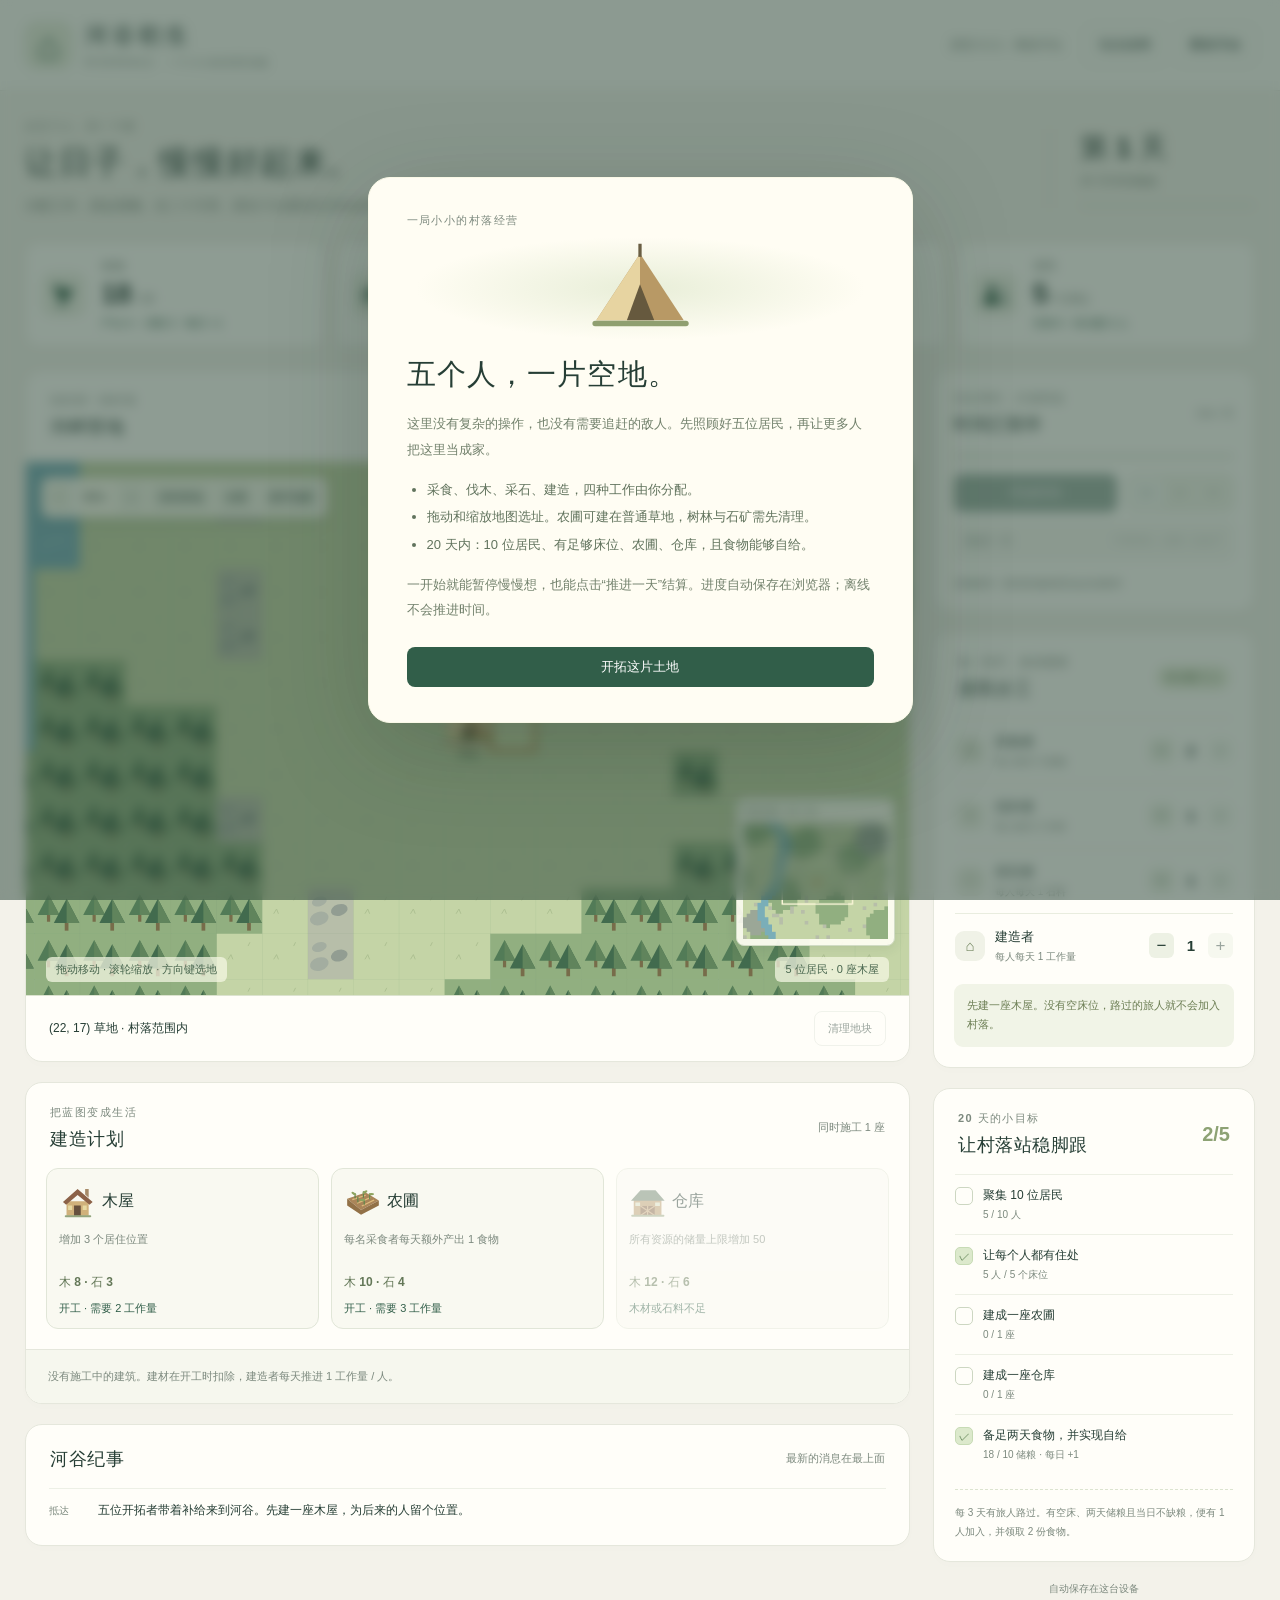
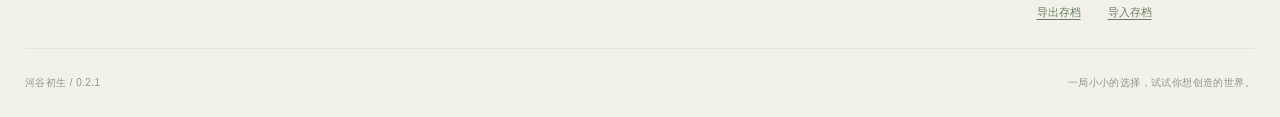
==== commit 4f37d5ca: "Remove fertility requirement and migrate existing farm saves" ====
--- a/village-game/河谷初生.html
+++ b/village-game/河谷初生.html
@@ -17,7 +17,7 @@
 <body>
   <header class="topbar">
     <div class="brand"><span class="brand-mark" aria-hidden="true">⌂</span><div><h1>河谷初生</h1><p>RIVERDALE · 一个小小的经营实验</p></div></div>
-    <div class="header-right"><span class="version">原型 0.2 · 离线可玩</span><button id="help" class="quiet">玩法说明</button><button id="new-game" class="quiet">重新开始</button></div>
+    <div class="header-right"><span class="version">原型 0.2.1 · 离线可玩</span><button id="help" class="quiet">玩法说明</button><button id="new-game" class="quiet">重新开始</button></div>
   </header>
   <main>
     <section class="intro-line"><div><span class="eyebrow">从五个人，到一个家</span><h2>让日子，慢慢好起来。</h2><p>分配工作，搭起屋檐。在二十天里，留住十位愿意生活在这里的人。</p></div><div class="day-panel"><span id="day-label">第 1 天</span><small id="day-subtitle">20 天河谷挑战</small><div class="day-track"><div id="challenge-progress"></div></div></div></section>
@@ -39,7 +39,7 @@
         <div class="save-tools"><span id="save-state">自动保存在这台设备</span><div><button id="export-save">导出存档</button><button id="import-save">导入存档</button></div><input type="file" id="save-file" accept="application/json,.json" hidden></div>
       </aside>
     </div>
-    <footer>河谷初生 / 0.2 <span>一局小小的选择，试试你想创造的世界。</span></footer>
+    <footer>河谷初生 / 0.2.1 <span>一局小小的选择，试试你想创造的世界。</span></footer>
   </main>
   <div id="toast" class="toast" role="status" hidden></div>
   <div id="modal" class="modal" hidden><section class="modal-sheet" role="dialog" aria-modal="true" aria-labelledby="modal-title" tabindex="-1"><span class="eyebrow" id="modal-eyebrow">欢迎来到河谷</span><div class="modal-illustration" id="modal-art" aria-hidden="true"></div><h2 id="modal-title">五个人，一片空地。</h2><div id="modal-body"></div><div id="modal-actions" class="modal-actions"></div></section></div>
@@ -48,7 +48,7 @@
   'use strict';
   const VERSION = 2;
   const MAP_WIDTH = 40, MAP_HEIGHT = 32, CAMP = 16 * MAP_WIDTH + 20;
-  const TERRAIN_NAMES = { grass: '草地', fertile: '肥沃土地', forest: '树林', stone: '石矿', water: '河流', hill: '山地' };
+  const TERRAIN_NAMES = { grass: '草地', forest: '树林', stone: '石矿', water: '河流', hill: '山地' };
   const terrainKnown = type => typeof type === 'string' && Object.prototype.hasOwnProperty.call(TERRAIN_NAMES, type);
   function terrainMap() {
     const cells = [];
@@ -57,11 +57,10 @@
       const river = 8 + Math.sin(y * .19) * 3 + Math.sin(y * .47) * .8;
       const distance = Math.abs(x - river);
       const grove = Math.sin(x * .42 + y * .17) + Math.cos(y * .39 - x * .12);
-      let type = distance < 1.25 ? 'water' : (Math.hypot(x - 35, y - 4) < 4.8 || Math.hypot(x - 3, y - 27) < 3.4) ? 'hill' : grove > .58 ? 'forest' : noise(x, y) > .94 ? 'stone' : distance < 3 || noise(x, y) < .23 ? 'fertile' : 'grass';
+      let type = distance < 1.25 ? 'water' : (Math.hypot(x - 35, y - 4) < 4.8 || Math.hypot(x - 3, y - 27) < 3.4) ? 'hill' : grove > .58 ? 'forest' : noise(x, y) > .94 ? 'stone' : 'grass';
       if (Math.hypot(x - 20, y - 16) < 4) type = 'grass';
       cells.push(type);
     }
-    for (const [x, y] of [[23,17],[23,18],[22,18],[21,18],[19,18],[18,18]]) cells[y * MAP_WIDTH + x] = 'fertile';
     cells[17 * MAP_WIDTH + 25] = 'forest';
     cells[20 * MAP_WIDTH + 17] = 'stone';
     return cells;
@@ -130,7 +129,6 @@
     if (state.terrain[tile] === 'water') return '河流不能直接建造';
     if (state.terrain[tile] === 'hill') return '山地不能直接建造';
     if (['forest', 'stone'].includes(state.terrain[tile])) return '先清理地块，再建造';
-    if (type === 'farm' && state.terrain[tile] !== 'fertile') return '农圃需要肥沃土地';
     const spec = BUILDINGS[type];
     if (count(state, type) >= spec.limit) return '已达到该建筑的数量上限';
     if (Object.entries(spec.cost).some(([key, amount]) => state.resources[key] < amount)) return '木材或石料不足';
@@ -231,22 +229,25 @@
     log(state, `开始${projectSpec(state).name}，需要建造者施工。`);
     return { ok: true };
   }
-  function validate(value) {
-    if (!value || value.version !== VERSION) throw new Error('存档版本不兼容');
+  function validate(input) {
+    if (!input || input.version !== VERSION) throw new Error('存档版本不兼容');
+    const value = clone(input);
+    // 0.2 saves keep their buildings and projects; retired terrain becomes ordinary grass.
+    if (Array.isArray(value.terrain)) value.terrain = value.terrain.map(type => type === 'fertile' ? 'grass' : type);
     const integer = (n, min, max) => Number.isInteger(n) && n >= min && n <= max;
     if (!integer(value.day, 0, 100000) || !integer(value.population, 0, 65) || !integer(value.peakPopulation, value.population, 65)) throw new Error('人口或日期数据无效');
     if (!['playing', 'won', 'lost'].includes(value.phase) || typeof value.endless !== 'boolean') throw new Error('游戏状态无效');
     if (!Array.isArray(value.tiles) || value.tiles.length !== MAP_WIDTH * MAP_HEIGHT || value.tiles[CAMP] !== 'camp' || value.tiles.filter(x => x === 'camp').length !== 1) throw new Error('地图数据无效');
     if (!Array.isArray(value.terrain) || value.terrain.length !== MAP_WIDTH * MAP_HEIGHT || value.terrain.some(type => !terrainKnown(type))) throw new Error('地形数据无效');
     if (value.tiles.some(type => type !== null && type !== 'camp' && !known(type))) throw new Error('建筑数据无效');
-    if (value.tiles.some((type, index) => type && (!['grass', 'fertile'].includes(value.terrain[index]) || type === 'farm' && value.terrain[index] !== 'fertile'))) throw new Error('建筑地形不合法');
+    if (value.tiles.some((type, index) => type && value.terrain[index] !== 'grass')) throw new Error('建筑地形不合法');
     for (const type of Object.keys(BUILDINGS)) if (count(value, type) > BUILDINGS[type].limit) throw new Error('建筑数量无效');
     if (!value.jobs || JOBS.some(job => !integer(value.jobs[job], 0, value.population)) || employed(value) > value.population) throw new Error('工作分配无效');
     if (!value.resources || ['food', 'wood', 'stone'].some(key => !integer(value.resources[key], 0, storage(value)))) throw new Error('资源数据无效');
     if (!integer(value.hunger, 0, 1)) throw new Error('饥饿状态无效');
     if (value.project !== null) {
       const p = value.project;
-      if (!p || !(known(p.type) || p.type === 'clear') || !integer(p.tile, 0, MAP_WIDTH * MAP_HEIGHT - 1) || value.tiles[p.tile] !== null || !inReach(value, p.tile) || !integer(p.progress, 0, projectSpec(value, p).work - 1) || (p.type === 'clear' ? !['forest','stone'].includes(value.terrain[p.tile]) : count(value, p.type) >= BUILDINGS[p.type].limit || !['grass','fertile'].includes(value.terrain[p.tile]) || p.type === 'farm' && value.terrain[p.tile] !== 'fertile')) throw new Error('工地数据无效');
+      if (!p || !(known(p.type) || p.type === 'clear') || !integer(p.tile, 0, MAP_WIDTH * MAP_HEIGHT - 1) || value.tiles[p.tile] !== null || !inReach(value, p.tile) || !integer(p.progress, 0, projectSpec(value, p).work - 1) || (p.type === 'clear' ? !['forest','stone'].includes(value.terrain[p.tile]) : count(value, p.type) >= BUILDINGS[p.type].limit || value.terrain[p.tile] !== 'grass')) throw new Error('工地数据无效');
     }
     if (!Array.isArray(value.log) || value.log.length > 50 || value.log.some(item => !item || !integer(item.day, 0, value.day) || typeof item.text !== 'string' || item.text.length > 300 || !['info', 'good', 'warn', 'bad'].includes(item.tone))) throw new Error('日志数据无效');
     if ((value.phase === 'playing' || value.phase === 'won') && value.population === 0) throw new Error('人口与游戏状态矛盾');
@@ -267,7 +268,7 @@
 (function () {
   'use strict';
   const M = window.VillageModel, TILE = 48;
-  const colors = { grass:'#c4d4a6', fertile:'#d4d9a1', forest:'#91af80', stone:'#b7bea9', water:'#7aaeb8', hill:'#9ba797' };
+  const colors = { grass:'#c4d4a6', forest:'#91af80', stone:'#b7bea9', water:'#7aaeb8', hill:'#9ba797' };
   class VillageMap {
     constructor(host, icon, onSelect) {
       this.host=host; this.onSelect=onSelect; this.state=null; this.selected=M.CAMP+1;
@@ -350,8 +351,6 @@
         c.fillStyle=colors[t];c.fillRect(px,py,TILE+.4,TILE+.4);
         if(t==='water'){
           c.strokeStyle='#b6d8d6';c.lineWidth=1.4;c.beginPath();c.moveTo(px+8,py+17+(x%2)*9);c.quadraticCurveTo(px+20,py+14,px+35,py+18);c.stroke();
-        }else if(t==='fertile'){
-          c.strokeStyle='#b6bb82';c.lineWidth=1;c.beginPath();for(let n=0;n<3;n++){c.moveTo(px+8,py+12+n*12);c.lineTo(px+40,py+12+n*12);}c.stroke();
         }else if(t==='hill'){
           c.fillStyle='#82917f';c.beginPath();c.moveTo(px+3,py+43);c.lineTo(px+23,py+5);c.lineTo(px+46,py+43);c.fill();c.fillStyle='#bac3b0';c.beginPath();c.moveTo(px+23,py+5);c.lineTo(px+34,py+25);c.lineTo(px+23,py+21);c.lineTo(px+15,py+24);c.fill();
         }else if(t==='stone'){
@@ -485,7 +484,7 @@
   }
   function welcome(isSaved) {
     showModal('welcome', isSaved ? '河谷，还在等你。' : '五个人，一片空地。',
-      `<p>${isSaved ? '已找回这台设备上的村落。回来后时间保持暂停，准备好再继续。' : '这里没有复杂的操作，也没有需要追赶的敌人。先照顾好五位居民，再让更多人把这里当成家。'}</p><ul><li>采食、伐木、采石、建造，四种工作由你分配。</li><li>拖动和缩放地图选址。农圃建在肥沃土地，树林与石矿需先清理。</li><li>20 天内：10 位居民、有足够床位、农圃、仓库，且食物能够自给。</li></ul><p>一开始就能暂停慢慢想，也能点击“推进一天”结算。进度自动保存在浏览器；离线不会推进时间。</p>`,
+      `<p>${isSaved ? '已找回这台设备上的村落。回来后时间保持暂停，准备好再继续。' : '这里没有复杂的操作，也没有需要追赶的敌人。先照顾好五位居民，再让更多人把这里当成家。'}</p><ul><li>采食、伐木、采石、建造，四种工作由你分配。</li><li>拖动和缩放地图选址。农圃可建在普通草地，树林与石矿需先清理。</li><li>20 天内：10 位居民、有足够床位、农圃、仓库，且食物能够自给。</li></ul><p>一开始就能暂停慢慢想，也能点击“推进一天”结算。进度自动保存在浏览器；离线不会推进时间。</p>`,
       [{ label: isSaved ? '继续这段生活' : '开拓这片土地', primary: true, run: begin }]);
   }
   function result() {
@@ -502,7 +501,7 @@
     if (state.project && state.jobs.build === 0) return '工地正在等待建造者。减少其他岗位人数，再为建造分配至少 1 人。';
     if (M.idle(state) > 0) return `有 ${M.idle(state)} 位居民尚未分配工作。点击岗位旁的 ＋，让每双手都有事情做。`;
     if (M.capacity(state) <= state.population) return '先建一座木屋。没有空床位，路过的旅人就不会加入村落。';
-    if (!M.count(state, 'farm')) return '接下来可以建农圃（在浅黄色肥沃土地上）：同样的采食人数，可以养活更多居民。';
+    if (!M.count(state, 'farm')) return '接下来可以建农圃：同样的采食人数，可以养活更多居民。';
     if (!M.count(state, 'warehouse')) return '建一座仓库，把资源上限从 30 提高到 80，也完成一个发展目标。';
     if (M.capacity(state) < 10) return '再建一座木屋，为 10 位居民提前准备好床位。';
     return '保持食物自给，留足两天储粮，等待每三天一次的旅人到访。';
@@ -608,7 +607,7 @@
   $('pause').addEventListener('click', () => { paused = !paused; renderClock(); });
   $('next-day').addEventListener('click', advance);
   document.querySelectorAll('[data-speed]').forEach(button => button.addEventListener('click', () => { speed = Number(button.dataset.speed); save(); renderClock(); }));
-  $('help').addEventListener('click', () => showModal('help', '先照顾人，再扩建村落。', '<p>食物每天先产出再消耗，每人吃 1 份。每名采食者产出 3 份，每座农圃额外增加 1 份 / 人。农圃必须建在肥沃土地，河流和山地不能直接建造。</p><ul><li>用 − 腾出待分配居民，再用 ＋ 安排新岗位。</li><li>拖动地图、滚轮缩放，小地图快速定位；回到营地或全图按钮帮助找路。点击地块，再选建筑。建造者推进工地与清理。</li><li>木屋增加 3 个床位；仓库为每种资源增加 50 容量。</li><li>旅人每 3 天来一次，需要空床位、两天储粮且当天不缺粮。</li><li>连续两天缺粮，有一位居民离开。没人留下或 20 天未达标，本局失败。</li></ul><p>每日新建成的农圃从次日生效。新居民当日领取 2 份食物，从次日开始正常消耗。胜利需要 10 人、住处、农圃、仓库、两天储粮和不亏损的食物生产。</p>', [{ label: '明白了，返回村落', primary: true, run: hideModal }]));
+  $('help').addEventListener('click', () => showModal('help', '先照顾人，再扩建村落。', '<p>食物每天先产出再消耗，每人吃 1 份。每名采食者产出 3 份，每座农圃额外增加 1 份 / 人。农圃可建在普通草地，河流和山地不能直接建造。</p><ul><li>用 − 腾出待分配居民，再用 ＋ 安排新岗位。</li><li>拖动地图、滚轮缩放，小地图快速定位；回到营地或全图按钮帮助找路。点击地块，再选建筑。建造者推进工地与清理。</li><li>木屋增加 3 个床位；仓库为每种资源增加 50 容量。</li><li>旅人每 3 天来一次，需要空床位、两天储粮且当天不缺粮。</li><li>连续两天缺粮，有一位居民离开。没人留下或 20 天未达标，本局失败。</li></ul><p>每日新建成的农圃从次日生效。新居民当日领取 2 份食物，从次日开始正常消耗。胜利需要 10 人、住处、农圃、仓库、两天储粮和不亏损的食物生产。</p>', [{ label: '明白了，返回村落', primary: true, run: hideModal }]));
   $('new-game').addEventListener('click', () => showModal('restart', '重新开拓这片河谷？', '<p>这会替换当前浏览器存档。想保留这座村落，可以先返回并点击“导出存档”。</p>', [{ label: '返回村落', run: hideModal }, { label: '确认重新开始', primary: true, run: restart }]));
   $('export-save').addEventListener('click', () => {
     const blob = new Blob([JSON.stringify({ state, selected, speed }, null, 2)], { type: 'application/json' });
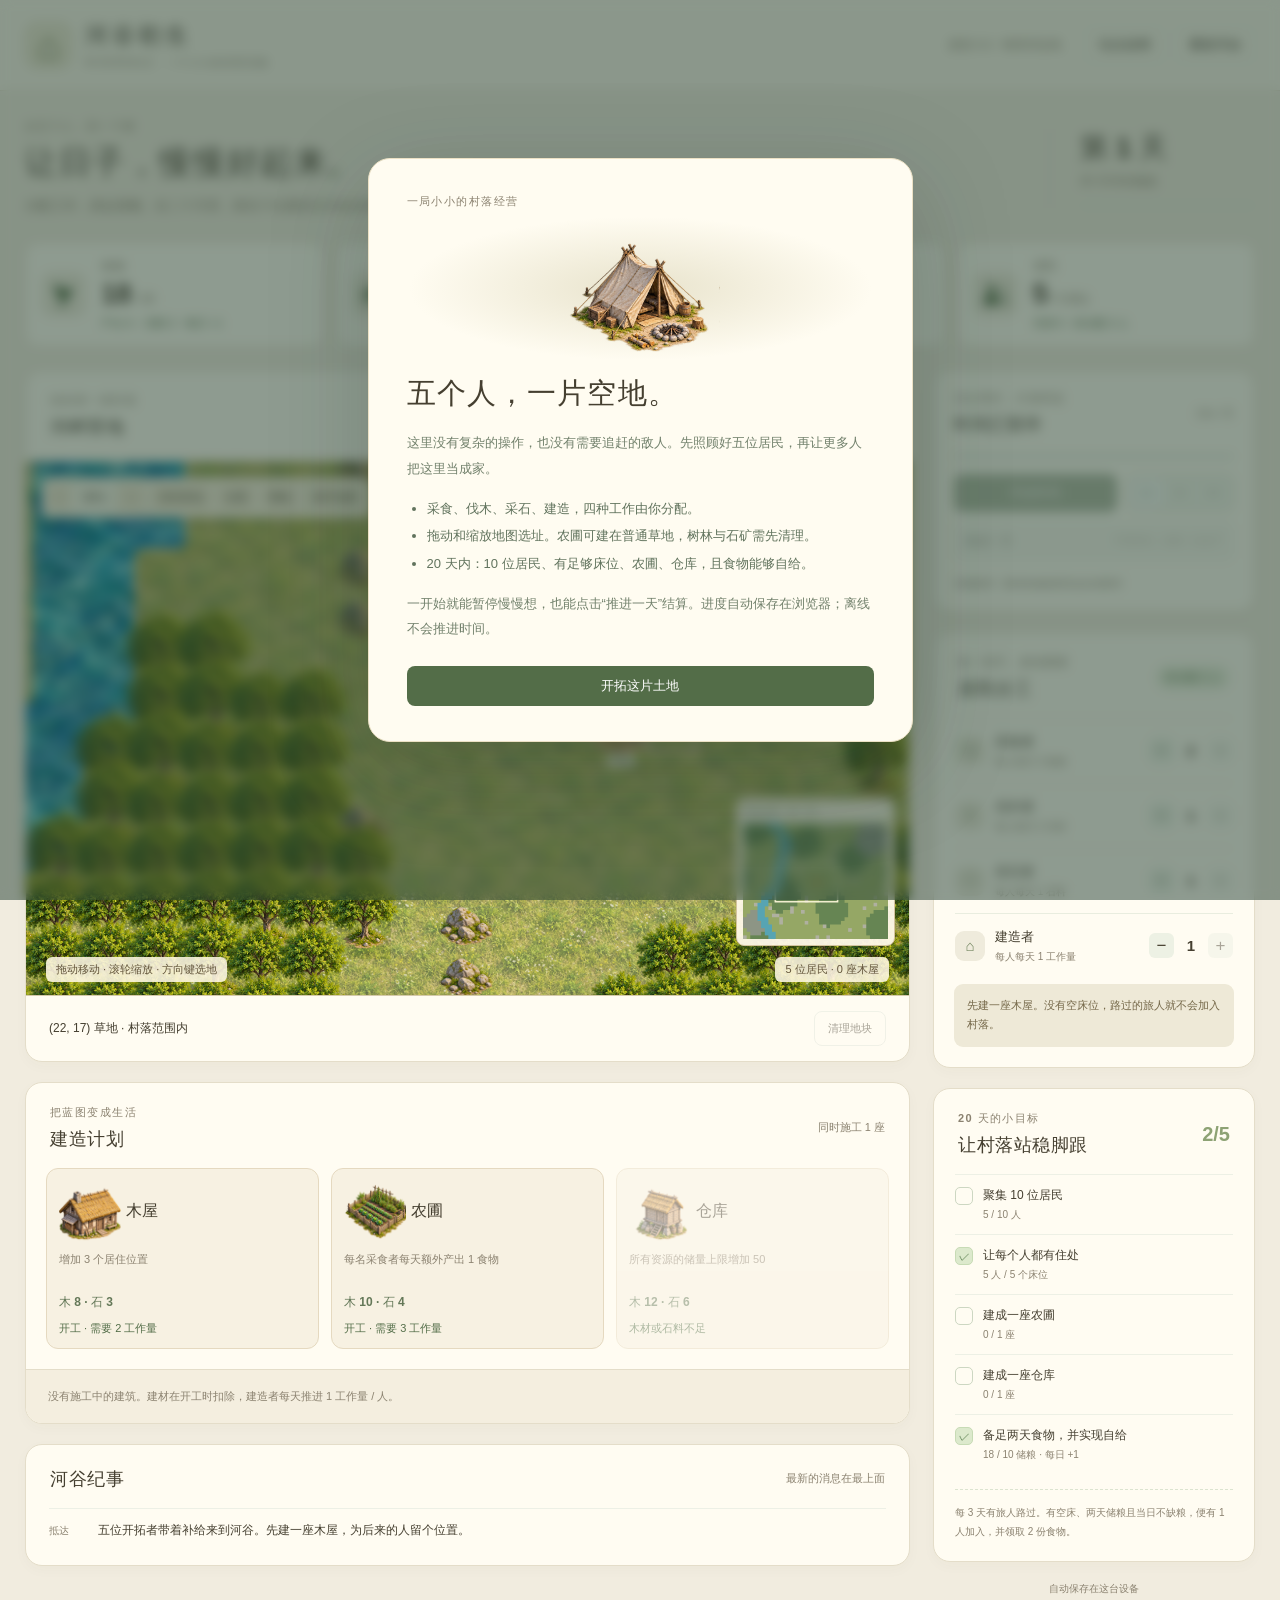
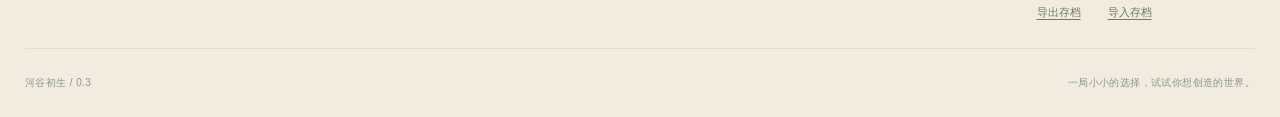
==== commit b0e38826: "Apply bright historical art to playable village game" ====
--- a/village-game/河谷初生.html
+++ b/village-game/河谷初生.html
@@ -11,13 +11,15 @@
 .map{height:535px;background:#bdcbae;touch-action:none;position:relative}
 #world-map{display:block;width:100%;height:100%;cursor:grab;outline-offset:-3px;touch-action:none}
 #world-map:active{cursor:grabbing}.map-toolbar{position:absolute;left:15px;top:15px;display:flex;gap:4px;align-items:center;padding:5px;background:#fffef4ec;border:1px solid #d5dfca;border-radius:9px;box-shadow:0 3px 12px #284a3420}.map-toolbar button{font-size:11px;padding:7px 9px;background:#edf1e2;border-radius:5px}.map-toolbar span{font-size:11px;padding:0 4px;min-width:38px;text-align:center}.minimap-wrap{position:absolute;right:14px;bottom:49px;background:#fffef4eb;padding:6px;border-radius:8px;border:1px solid #d1dcc5;box-shadow:0 3px 12px #284a3418}.minimap-wrap>span{font-size:9px;display:block;color:#607356;margin-bottom:5px}#minimap{display:block;width:145px;height:116px;cursor:crosshair;touch-action:none}.map-card.expanded-map{position:fixed;inset:14px;z-index:25;box-shadow:0 0 0 30px #20372b99;display:flex;flex-direction:column}.expanded-map .map{height:auto;flex:1;min-height:0}.expanded-map .section-head{padding:13px 20px}.expanded-map .map-footer{min-height:52px}body.map-expanded{overflow:hidden}.map-footer{align-items:center;min-height:62px}.map-footer button{white-space:nowrap;font-size:11px}.map-footer #selection-label{line-height:1.7}.map-toolbar button:hover{background:#dae5c9}@media(max-width:580px){.map{height:430px}.map-toolbar{left:8px;top:8px;gap:2px;padding:4px}.map-toolbar button{font-size:10px;padding:7px 5px}.map-toolbar span{font-size:10px;min-width:30px}.minimap-wrap{right:8px;bottom:43px}#minimap{width:105px;height:84px}.map-caption{font-size:8px;gap:5px}.map-caption span:first-child{max-width:195px}.map-card.expanded-map{inset:5px}.expanded-map .map-footer{font-size:10px}.map-footer{padding:10px}.minimap-wrap>span{font-size:8px}}
+/* Bright historical art direction: generated image sprites over repeating natural materials. */
+:root{--page:#f1ecdf;--paper:#fffcf2;--ink:#453f30;--muted:#8b8270;--line:#e4ddc9;--green:#536d48;--green-dark:#405738;--gold:#ad8850}.topbar{background:#f9f5e9}.brand-mark{color:#6c7548;background:#ece8d3;border-color:#d8d0b5}.card{box-shadow:0 4px 14px #51452d07}.map{background:#81905e;border-color:#d5c9a9}.map-toolbar,.minimap-wrap{background:#fff9e9f2;border-color:#d3c39d}.map-toolbar button{background:#eee6d1;color:#5d583f}.map-toolbar button:hover,.map-toolbar button[aria-pressed=true]{background:#daccaa}.map-caption span{background:#fff8e4df;color:#62543a}.building{background:#f7f1e2;border-color:#e5d9c0}.building:not(:disabled):hover{background:#efe4ca;border-color:#b69c67}.building-art{display:block;background-image:var(--historical-sprites);background-repeat:no-repeat;background-size:300% 200%;width:72px;height:72px;flex-shrink:0}.art-camp{background-position:0 0}.art-house{background-position:50% 0}.art-warehouse{background-position:100% 0}.art-farm{background-position:0 100%}.building-top .building-art{width:62px;height:62px}.modal-illustration{height:145px;background:radial-gradient(ellipse,#e8e3cc,transparent 70%)}.modal-illustration .building-art{width:160px;height:145px;margin:auto}.modal-sheet{background:#fffcf1;border-color:#ece1c5}.art-loading{position:absolute;top:65px;left:15px;padding:7px 10px;border-radius:6px;background:#fff8e9eb;color:#756245;font-size:11px}.art-loading[hidden]{display:none}.project{background:#f4eedf}.advice{background:#eee9d7;color:#756849}.resource-symbol,.job-symbol{background:#efebdc}.map-card.expanded-map{box-shadow:0 0 0 30px #352e2099}.map-toolbar{max-width:calc(100% - 20px);flex-wrap:wrap}.map-toolbar button{white-space:nowrap}@media(max-width:580px){.building-top .building-art{width:55px;height:55px}.modal-illustration{height:125px}.modal-illustration .building-art{width:140px;height:125px}.map-toolbar button{padding:6px 4px;font-size:9px}.map-toolbar{max-width:calc(100% - 16px);gap:2px}.art-loading{top:76px;left:8px}.minimap-wrap{background:#fff9e9e8}}
 
 </style>
 </head>
 <body>
   <header class="topbar">
     <div class="brand"><span class="brand-mark" aria-hidden="true">⌂</span><div><h1>河谷初生</h1><p>RIVERDALE · 一个小小的经营实验</p></div></div>
-    <div class="header-right"><span class="version">原型 0.2.1 · 离线可玩</span><button id="help" class="quiet">玩法说明</button><button id="new-game" class="quiet">重新开始</button></div>
+    <div class="header-right"><span class="version">原型 0.3 · 明亮写实风</span><button id="help" class="quiet">玩法说明</button><button id="new-game" class="quiet">重新开始</button></div>
   </header>
   <main>
     <section class="intro-line"><div><span class="eyebrow">从五个人，到一个家</span><h2>让日子，慢慢好起来。</h2><p>分配工作，搭起屋檐。在二十天里，留住十位愿意生活在这里的人。</p></div><div class="day-panel"><span id="day-label">第 1 天</span><small id="day-subtitle">20 天河谷挑战</small><div class="day-track"><div id="challenge-progress"></div></div></div></section>
@@ -39,7 +41,7 @@
         <div class="save-tools"><span id="save-state">自动保存在这台设备</span><div><button id="export-save">导出存档</button><button id="import-save">导入存档</button></div><input type="file" id="save-file" accept="application/json,.json" hidden></div>
       </aside>
     </div>
-    <footer>河谷初生 / 0.2.1 <span>一局小小的选择，试试你想创造的世界。</span></footer>
+    <footer>河谷初生 / 0.3 <span>一局小小的选择，试试你想创造的世界。</span></footer>
   </main>
   <div id="toast" class="toast" role="status" hidden></div>
   <div id="modal" class="modal" hidden><section class="modal-sheet" role="dialog" aria-modal="true" aria-labelledby="modal-title" tabindex="-1"><span class="eyebrow" id="modal-eyebrow">欢迎来到河谷</span><div class="modal-illustration" id="modal-art" aria-hidden="true"></div><h2 id="modal-title">五个人，一片空地。</h2><div id="modal-body"></div><div id="modal-actions" class="modal-actions"></div></section></div>
@@ -267,22 +269,47 @@
 <script>
 (function () {
   'use strict';
-  const M = window.VillageModel, TILE = 48;
-  const colors = { grass:'#c4d4a6', forest:'#91af80', stone:'#b7bea9', water:'#7aaeb8', hill:'#9ba797' };
+  // Files remain separate for development; package.py embeds them in the offline HTML.
+  window.VillageArt = {
+    sprites: '[data-uri]